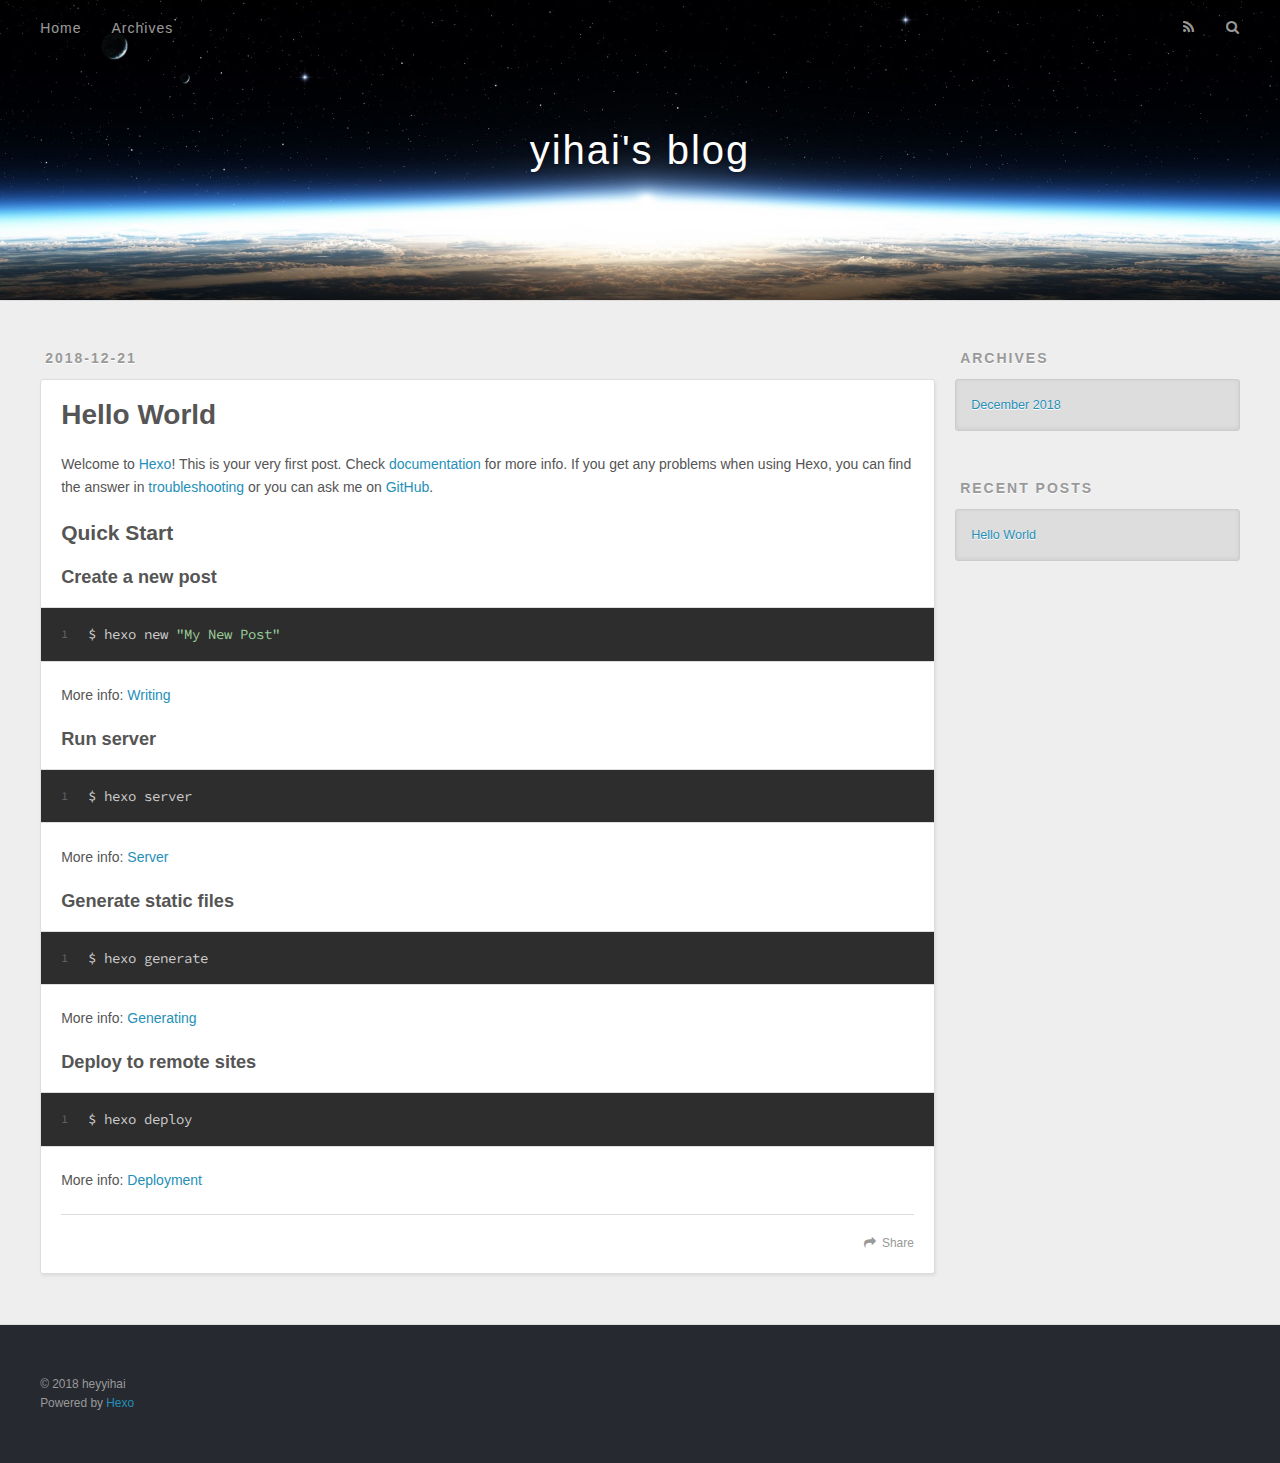
==== index.html @ 72e15bfb "Site updated: 2018-12-23 14:25:42" ====
<!DOCTYPE html>
<html>
<head><meta name="generator" content="Hexo 3.8.0">
  <meta charset="utf-8">
  

  
  <title>yihai&#39;s blog</title>
  <meta name="viewport" content="width=device-width, initial-scale=1, maximum-scale=1">
  <meta property="og:type" content="website">
<meta property="og:title" content="yihai&#39;s blog">
<meta property="og:url" content="https://heyyihai.github.io/index.html">
<meta property="og:site_name" content="yihai&#39;s blog">
<meta property="og:locale" content="default">
<meta name="twitter:card" content="summary">
<meta name="twitter:title" content="yihai&#39;s blog">
  
    <link rel="alternate" href="/atom.xml" title="yihai&#39;s blog" type="application/atom+xml">
  
  
    <link rel="icon" href="/favicon.png">
  
  
    <link href="//fonts.googleapis.com/css?family=Source+Code+Pro" rel="stylesheet" type="text/css">
  
  <link rel="stylesheet" href="/css/style.css">
</head>
</html>
<body>
  <div id="container">
    <div id="wrap">
      <header id="header">
  <div id="banner"></div>
  <div id="header-outer" class="outer">
    <div id="header-title" class="inner">
      <h1 id="logo-wrap">
        <a href="/" id="logo">yihai&#39;s blog</a>
      </h1>
      
    </div>
    <div id="header-inner" class="inner">
      <nav id="main-nav">
        <a id="main-nav-toggle" class="nav-icon"></a>
        
          <a class="main-nav-link" href="/">Home</a>
        
          <a class="main-nav-link" href="/archives">Archives</a>
        
      </nav>
      <nav id="sub-nav">
        
          <a id="nav-rss-link" class="nav-icon" href="/atom.xml" title="RSS Feed"></a>
        
        <a id="nav-search-btn" class="nav-icon" title="Search"></a>
      </nav>
      <div id="search-form-wrap">
        <form action="//google.com/search" method="get" accept-charset="UTF-8" class="search-form"><input type="search" name="q" class="search-form-input" placeholder="Search"><button type="submit" class="search-form-submit">&#xF002;</button><input type="hidden" name="sitesearch" value="https://heyyihai.github.io"></form>
      </div>
    </div>
  </div>
</header>
      <div class="outer">
        <section id="main">
  
    <article id="post-hello-world" class="article article-type-post" itemscope="" itemprop="blogPost">
  <div class="article-meta">
    <a href="/2018/12/21/hello-world/" class="article-date">
  <time datetime="2018-12-21T14:58:52.354Z" itemprop="datePublished">2018-12-21</time>
</a>
    
  </div>
  <div class="article-inner">
    
    
      <header class="article-header">
        
  
    <h1 itemprop="name">
      <a class="article-title" href="/2018/12/21/hello-world/">Hello World</a>
    </h1>
  

      </header>
    
    <div class="article-entry" itemprop="articleBody">
      
        <p>Welcome to <a href="https://hexo.io/" target="_blank" rel="noopener">Hexo</a>! This is your very first post. Check <a href="https://hexo.io/docs/" target="_blank" rel="noopener">documentation</a> for more info. If you get any problems when using Hexo, you can find the answer in <a href="https://hexo.io/docs/troubleshooting.html" target="_blank" rel="noopener">troubleshooting</a> or you can ask me on <a href="https://github.com/hexojs/hexo/issues" target="_blank" rel="noopener">GitHub</a>.</p>
<h2 id="Quick-Start"><a href="#Quick-Start" class="headerlink" title="Quick Start"></a>Quick Start</h2><h3 id="Create-a-new-post"><a href="#Create-a-new-post" class="headerlink" title="Create a new post"></a>Create a new post</h3><figure class="highlight bash"><table><tr><td class="gutter"><pre><span class="line">1</span><br></pre></td><td class="code"><pre><span class="line">$ hexo new <span class="string">"My New Post"</span></span><br></pre></td></tr></table></figure>
<p>More info: <a href="https://hexo.io/docs/writing.html" target="_blank" rel="noopener">Writing</a></p>
<h3 id="Run-server"><a href="#Run-server" class="headerlink" title="Run server"></a>Run server</h3><figure class="highlight bash"><table><tr><td class="gutter"><pre><span class="line">1</span><br></pre></td><td class="code"><pre><span class="line">$ hexo server</span><br></pre></td></tr></table></figure>
<p>More info: <a href="https://hexo.io/docs/server.html" target="_blank" rel="noopener">Server</a></p>
<h3 id="Generate-static-files"><a href="#Generate-static-files" class="headerlink" title="Generate static files"></a>Generate static files</h3><figure class="highlight bash"><table><tr><td class="gutter"><pre><span class="line">1</span><br></pre></td><td class="code"><pre><span class="line">$ hexo generate</span><br></pre></td></tr></table></figure>
<p>More info: <a href="https://hexo.io/docs/generating.html" target="_blank" rel="noopener">Generating</a></p>
<h3 id="Deploy-to-remote-sites"><a href="#Deploy-to-remote-sites" class="headerlink" title="Deploy to remote sites"></a>Deploy to remote sites</h3><figure class="highlight bash"><table><tr><td class="gutter"><pre><span class="line">1</span><br></pre></td><td class="code"><pre><span class="line">$ hexo deploy</span><br></pre></td></tr></table></figure>
<p>More info: <a href="https://hexo.io/docs/deployment.html" target="_blank" rel="noopener">Deployment</a></p>

      
    </div>
    <footer class="article-footer">
      <a data-url="https://heyyihai.github.io/2018/12/21/hello-world/" data-id="cjq0idsga0000r0be4e08icx2" class="article-share-link">Share</a>
      
      
    </footer>
  </div>
  
</article>


  


</section>
        
          <aside id="sidebar">
  
    

  
    

  
    
  
    
  <div class="widget-wrap">
    <h3 class="widget-title">Archives</h3>
    <div class="widget">
      <ul class="archive-list"><li class="archive-list-item"><a class="archive-list-link" href="/archives/2018/12/">December 2018</a></li></ul>
    </div>
  </div>


  
    
  <div class="widget-wrap">
    <h3 class="widget-title">Recent Posts</h3>
    <div class="widget">
      <ul>
        
          <li>
            <a href="/2018/12/21/hello-world/">Hello World</a>
          </li>
        
      </ul>
    </div>
  </div>

  
</aside>
        
      </div>
      <footer id="footer">
  
  <div class="outer">
    <div id="footer-info" class="inner">
      &copy; 2018 heyyihai<br>
      Powered by <a href="http://hexo.io/" target="_blank">Hexo</a>
    </div>
  </div>
</footer>
    </div>
    <nav id="mobile-nav">
  
    <a href="/" class="mobile-nav-link">Home</a>
  
    <a href="/archives" class="mobile-nav-link">Archives</a>
  
</nav>
    

<script src="//ajax.googleapis.com/ajax/libs/jquery/2.0.3/jquery.min.js"></script>


  <link rel="stylesheet" href="/fancybox/jquery.fancybox.css">
  <script src="/fancybox/jquery.fancybox.pack.js"></script>


<script src="/js/script.js"></script>



  </div>
</body>
</html>
---- css/style.css ----
body {
  width: 100%;
}
body:before,
body:after {
  content: "";
  display: table;
}
body:after {
  clear: both;
}
html,
body,
div,
span,
applet,
object,
iframe,
h1,
h2,
h3,
h4,
h5,
h6,
p,
blockquote,
pre,
a,
abbr,
acronym,
address,
big,
cite,
code,
del,
dfn,
em,
img,
ins,
kbd,
q,
s,
samp,
small,
strike,
strong,
sub,
sup,
tt,
var,
dl,
dt,
dd,
ol,
ul,
li,
fieldset,
form,
label,
legend,
table,
caption,
tbody,
tfoot,
thead,
tr,
th,
td {
  margin: 0;
  padding: 0;
  border: 0;
  outline: 0;
  font-weight: inherit;
  font-style: inherit;
  font-family: inherit;
  font-size: 100%;
  vertical-align: baseline;
}
body {
  line-height: 1;
  color: #000;
  background: #fff;
}
ol,
ul {
  list-style: none;
}
table {
  border-collapse: separate;
  border-spacing: 0;
  vertical-align: middle;
}
caption,
th,
td {
  text-align: left;
  font-weight: normal;
  vertical-align: middle;
}
a img {
  border: none;
}
input,
button {
  margin: 0;
  padding: 0;
}
input::-moz-focus-inner,
button::-moz-focus-inner {
  border: 0;
  padding: 0;
}
@font-face {
  font-family: FontAwesome;
  font-style: normal;
  font-weight: normal;
  src: url("fonts/fontawesome-webfont.eot?v=#4.0.3");
  src: url("fonts/fontawesome-webfont.eot?#iefix&v=#4.0.3") format("embedded-opentype"), url("fonts/fontawesome-webfont.woff?v=#4.0.3") format("woff"), url("fonts/fontawesome-webfont.ttf?v=#4.0.3") format("truetype"), url("fonts/fontawesome-webfont.svg#fontawesomeregular?v=#4.0.3") format("svg");
}
html,
body,
#container {
  height: 100%;
}
body {
  background: #eee;
  font: 14px -apple-system, BlinkMacSystemFont, "Segoe UI", "Roboto", "Oxygen", "Ubuntu", "Cantarell", "Fira Sans", "Droid Sans", "Helvetica Neue", sans-serif;
  -webkit-text-size-adjust: 100%;
}
.outer {
  max-width: 1220px;
  margin: 0 auto;
  padding: 0 20px;
}
.outer:before,
.outer:after {
  content: "";
  display: table;
}
.outer:after {
  clear: both;
}
.inner {
  display: inline;
  float: left;
  width: 98.33333333333333%;
  margin: 0 0.833333333333333%;
}
.left,
.alignleft {
  float: left;
}
.right,
.alignright {
  float: right;
}
.clear {
  clear: both;
}
#container {
  position: relative;
}
.mobile-nav-on {
  overflow: hidden;
}
#wrap {
  height: 100%;
  width: 100%;
  position: absolute;
  top: 0;
  left: 0;
  -webkit-transition: 0.2s ease-out;
  -moz-transition: 0.2s ease-out;
  -ms-transition: 0.2s ease-out;
  transition: 0.2s ease-out;
  z-index: 1;
  background: #eee;
}
.mobile-nav-on #wrap {
  left: 280px;
}
@media screen and (min-width: 768px) {
  #main {
    display: inline;
    float: left;
    width: 73.33333333333333%;
    margin: 0 0.833333333333333%;
  }
}
.article-date,
.article-category-link,
.archive-year,
.widget-title {
  text-decoration: none;
  text-transform: uppercase;
  letter-spacing: 2px;
  color: #999;
  margin-bottom: 1em;
  margin-left: 5px;
  line-height: 1em;
  text-shadow: 0 1px #fff;
  font-weight: bold;
}
.article-inner,
.archive-article-inner {
  background: #fff;
  -webkit-box-shadow: 1px 2px 3px #ddd;
  box-shadow: 1px 2px 3px #ddd;
  border: 1px solid #ddd;
  border-radius: 3px;
}
.article-entry h1,
.widget h1 {
  font-size: 2em;
}
.article-entry h2,
.widget h2 {
  font-size: 1.5em;
}
.article-entry h3,
.widget h3 {
  font-size: 1.3em;
}
.article-entry h4,
.widget h4 {
  font-size: 1.2em;
}
.article-entry h5,
.widget h5 {
  font-size: 1em;
}
.article-entry h6,
.widget h6 {
  font-size: 1em;
  color: #999;
}
.article-entry hr,
.widget hr {
  border: 1px dashed #ddd;
}
.article-entry strong,
.widget strong {
  font-weight: bold;
}
.article-entry em,
.widget em,
.article-entry cite,
.widget cite {
  font-style: italic;
}
.article-entry sup,
.widget sup,
.article-entry sub,
.widget sub {
  font-size: 0.75em;
  line-height: 0;
  position: relative;
  vertical-align: baseline;
}
.article-entry sup,
.widget sup {
  top: -0.5em;
}
.article-entry sub,
.widget sub {
  bottom: -0.2em;
}
.article-entry small,
.widget small {
  font-size: 0.85em;
}
.article-entry acronym,
.widget acronym,
.article-entry abbr,
.widget abbr {
  border-bottom: 1px dotted;
}
.article-entry ul,
.widget ul,
.article-entry ol,
.widget ol,
.article-entry dl,
.widget dl {
  margin: 0 20px;
  line-height: 1.6em;
}
.article-entry ul ul,
.widget ul ul,
.article-entry ol ul,
.widget ol ul,
.article-entry ul ol,
.widget ul ol,
.article-entry ol ol,
.widget ol ol {
  margin-top: 0;
  margin-bottom: 0;
}
.article-entry ul,
.widget ul {
  list-style: disc;
}
.article-entry ol,
.widget ol {
  list-style: decimal;
}
.article-entry dt,
.widget dt {
  font-weight: bold;
}
#header {
  height: 300px;
  position: relative;
  border-bottom: 1px solid #ddd;
}
#header:before,
#header:after {
  content: "";
  position: absolute;
  left: 0;
  right: 0;
  height: 40px;
}
#header:before {
  top: 0;
  background: -webkit-linear-gradient(rgba(0,0,0,0.2), transparent);
  background: -moz-linear-gradient(rgba(0,0,0,0.2), transparent);
  background: -ms-linear-gradient(rgba(0,0,0,0.2), transparent);
  background: linear-gradient(rgba(0,0,0,0.2), transparent);
}
#header:after {
  bottom: 0;
  background: -webkit-linear-gradient(transparent, rgba(0,0,0,0.2));
  background: -moz-linear-gradient(transparent, rgba(0,0,0,0.2));
  background: -ms-linear-gradient(transparent, rgba(0,0,0,0.2));
  background: linear-gradient(transparent, rgba(0,0,0,0.2));
}
#header-outer {
  height: 100%;
  position: relative;
}
#header-inner {
  position: relative;
  overflow: hidden;
}
#banner {
  position: absolute;
  top: 0;
  left: 0;
  width: 100%;
  height: 100%;
  background: url("images/banner.jpg") center #000;
  -webkit-background-size: cover;
  -moz-background-size: cover;
  background-size: cover;
  z-index: -1;
}
#header-title {
  text-align: center;
  height: 40px;
  position: absolute;
  top: 50%;
  left: 0;
  margin-top: -20px;
}
#logo,
#subtitle {
  text-decoration: none;
  color: #fff;
  font-weight: 300;
  text-shadow: 0 1px 4px rgba(0,0,0,0.3);
}
#logo {
  font-size: 40px;
  line-height: 40px;
  letter-spacing: 2px;
}
#subtitle {
  font-size: 16px;
  line-height: 16px;
  letter-spacing: 1px;
}
#subtitle-wrap {
  margin-top: 16px;
}
#main-nav {
  float: left;
  margin-left: -15px;
}
.nav-icon,
.main-nav-link {
  float: left;
  color: #fff;
  opacity: 0.6;
  text-decoration: none;
  text-shadow: 0 1px rgba(0,0,0,0.2);
  -webkit-transition: opacity 0.2s;
  -moz-transition: opacity 0.2s;
  -ms-transition: opacity 0.2s;
  transition: opacity 0.2s;
  display: block;
  padding: 20px 15px;
}
.nav-icon:hover,
.main-nav-link:hover {
  opacity: 1;
}
.nav-icon {
  font-family: FontAwesome;
  text-align: center;
  font-size: 14px;
  width: 14px;
  height: 14px;
  padding: 20px 15px;
  position: relative;
  cursor: pointer;
}
.main-nav-link {
  font-weight: 300;
  letter-spacing: 1px;
}
@media screen and (max-width: 479px) {
  .main-nav-link {
    display: none;
  }
}
#main-nav-toggle {
  display: none;
}
#main-nav-toggle:before {
  content: "\f0c9";
}
@media screen and (max-width: 479px) {
  #main-nav-toggle {
    display: block;
  }
}
#sub-nav {
  float: right;
  margin-right: -15px;
}
#nav-rss-link:before {
  content: "\f09e";
}
#nav-search-btn:before {
  content: "\f002";
}
#search-form-wrap {
  position: absolute;
  top: 15px;
  width: 150px;
  height: 30px;
  right: -150px;
  opacity: 0;
  -webkit-transition: 0.2s ease-out;
  -moz-transition: 0.2s ease-out;
  -ms-transition: 0.2s ease-out;
  transition: 0.2s ease-out;
}
#search-form-wrap.on {
  opacity: 1;
  right: 0;
}
@media screen and (max-width: 479px) {
  #search-form-wrap {
    width: 100%;
    right: -100%;
  }
}
.search-form {
  position: absolute;
  top: 0;
  left: 0;
  right: 0;
  background: #fff;
  padding: 5px 15px;
  border-radius: 15px;
  -webkit-box-shadow: 0 0 10px rgba(0,0,0,0.3);
  box-shadow: 0 0 10px rgba(0,0,0,0.3);
}
.search-form-input {
  border: none;
  background: none;
  color: #555;
  width: 100%;
  font: 13px -apple-system, BlinkMacSystemFont, "Segoe UI", "Roboto", "Oxygen", "Ubuntu", "Cantarell", "Fira Sans", "Droid Sans", "Helvetica Neue", sans-serif;
  outline: none;
}
.search-form-input::-webkit-search-results-decoration,
.search-form-input::-webkit-search-cancel-button {
  -webkit-appearance: none;
}
.search-form-submit {
  position: absolute;
  top: 50%;
  right: 10px;
  margin-top: -7px;
  font: 13px FontAwesome;
  border: none;
  background: none;
  color: #bbb;
  cursor: pointer;
}
.search-form-submit:hover,
.search-form-submit:focus {
  color: #777;
}
.article {
  margin: 50px 0;
}
.article-inner {
  overflow: hidden;
}
.article-meta:before,
.article-meta:after {
  content: "";
  display: table;
}
.article-meta:after {
  clear: both;
}
.article-date {
  float: left;
}
.article-category {
  float: left;
  line-height: 1em;
  color: #ccc;
  text-shadow: 0 1px #fff;
  margin-left: 8px;
}
.article-category:before {
  content: "\2022";
}
.article-category-link {
  margin: 0 12px 1em;
}
.article-header {
  padding: 20px 20px 0;
}
.article-title {
  text-decoration: none;
  font-size: 2em;
  font-weight: bold;
  color: #555;
  line-height: 1.1em;
  -webkit-transition: color 0.2s;
  -moz-transition: color 0.2s;
  -ms-transition: color 0.2s;
  transition: color 0.2s;
}
a.article-title:hover {
  color: #258fb8;
}
.article-entry {
  color: #555;
  padding: 0 20px;
}
.article-entry:before,
.article-entry:after {
  content: "";
  display: table;
}
.article-entry:after {
  clear: both;
}
.article-entry p,
.article-entry table {
  line-height: 1.6em;
  margin: 1.6em 0;
}
.article-entry h1,
.article-entry h2,
.article-entry h3,
.article-entry h4,
.article-entry h5,
.article-entry h6 {
  font-weight: bold;
}
.article-entry h1,
.article-entry h2,
.article-entry h3,
.article-entry h4,
.article-entry h5,
.article-entry h6 {
  line-height: 1.1em;
  margin: 1.1em 0;
}
.article-entry a {
  color: #258fb8;
  text-decoration: none;
}
.article-entry a:hover {
  text-decoration: underline;
}
.article-entry ul,
.article-entry ol,
.article-entry dl {
  margin-top: 1.6em;
  margin-bottom: 1.6em;
}
.article-entry img,
.article-entry video {
  max-width: 100%;
  height: auto;
  display: block;
  margin: auto;
}
.article-entry iframe {
  border: none;
}
.article-entry table {
  width: 100%;
  border-collapse: collapse;
  border-spacing: 0;
}
.article-entry th {
  font-weight: bold;
  border-bottom: 3px solid #ddd;
  padding-bottom: 0.5em;
}
.article-entry td {
  border-bottom: 1px solid #ddd;
  padding: 10px 0;
}
.article-entry blockquote {
  font-family: Georgia, "Times New Roman", serif;
  font-size: 1.4em;
  margin: 1.6em 20px;
  text-align: center;
}
.article-entry blockquote footer {
  font-size: 14px;
  margin: 1.6em 0;
  font-family: -apple-system, BlinkMacSystemFont, "Segoe UI", "Roboto", "Oxygen", "Ubuntu", "Cantarell", "Fira Sans", "Droid Sans", "Helvetica Neue", sans-serif;
}
.article-entry blockquote footer cite:before {
  content: "—";
  padding: 0 0.5em;
}
.article-entry .pullquote {
  text-align: left;
  width: 45%;
  margin: 0;
}
.article-entry .pullquote.left {
  margin-left: 0.5em;
  margin-right: 1em;
}
.article-entry .pullquote.right {
  margin-right: 0.5em;
  margin-left: 1em;
}
.article-entry .caption {
  color: #999;
  display: block;
  font-size: 0.9em;
  margin-top: 0.5em;
  position: relative;
  text-align: center;
}
.article-entry .video-container {
  position: relative;
  padding-top: 56.25%;
  height: 0;
  overflow: hidden;
}
.article-entry .video-container iframe,
.article-entry .video-container object,
.article-entry .video-container embed {
  position: absolute;
  top: 0;
  left: 0;
  width: 100%;
  height: 100%;
  margin-top: 0;
}
.article-more-link a {
  display: inline-block;
  line-height: 1em;
  padding: 6px 15px;
  border-radius: 15px;
  background: #eee;
  color: #999;
  text-shadow: 0 1px #fff;
  text-decoration: none;
}
.article-more-link a:hover {
  background: #258fb8;
  color: #fff;
  text-decoration: none;
  text-shadow: 0 1px #1e7293;
}
.article-footer {
  font-size: 0.85em;
  line-height: 1.6em;
  border-top: 1px solid #ddd;
  padding-top: 1.6em;
  margin: 0 20px 20px;
}
.article-footer:before,
.article-footer:after {
  content: "";
  display: table;
}
.article-footer:after {
  clear: both;
}
.article-footer a {
  color: #999;
  text-decoration: none;
}
.article-footer a:hover {
  color: #555;
}
.article-tag-list-item {
  float: left;
  margin-right: 10px;
}
.article-tag-list-link:before {
  content: "#";
}
.article-comment-link {
  float: right;
}
.article-comment-link:before {
  content: "\f075";
  font-family: FontAwesome;
  padding-right: 8px;
}
.article-share-link {
  cursor: pointer;
  float: right;
  margin-left: 20px;
}
.article-share-link:before {
  content: "\f064";
  font-family: FontAwesome;
  padding-right: 6px;
}
#article-nav {
  position: relative;
}
#article-nav:before,
#article-nav:after {
  content: "";
  display: table;
}
#article-nav:after {
  clear: both;
}
@media screen and (min-width: 768px) {
  #article-nav {
    margin: 50px 0;
  }
  #article-nav:before {
    width: 8px;
    height: 8px;
    position: absolute;
    top: 50%;
    left: 50%;
    margin-top: -4px;
    margin-left: -4px;
    content: "";
    border-radius: 50%;
    background: #ddd;
    -webkit-box-shadow: 0 1px 2px #fff;
    box-shadow: 0 1px 2px #fff;
  }
}
.article-nav-link-wrap {
  text-decoration: none;
  text-shadow: 0 1px #fff;
  color: #999;
  -webkit-box-sizing: border-box;
  -moz-box-sizing: border-box;
  box-sizing: border-box;
  margin-top: 50px;
  text-align: center;
  display: block;
}
.article-nav-link-wrap:hover {
  color: #555;
}
@media screen and (min-width: 768px) {
  .article-nav-link-wrap {
    width: 50%;
    margin-top: 0;
  }
}
@media screen and (min-width: 768px) {
  #article-nav-newer {
    float: left;
    text-align: right;
    padding-right: 20px;
  }
}
@media screen and (min-width: 768px) {
  #article-nav-older {
    float: right;
    text-align: left;
    padding-left: 20px;
  }
}
.article-nav-caption {
  text-transform: uppercase;
  letter-spacing: 2px;
  color: #ddd;
  line-height: 1em;
  font-weight: bold;
}
#article-nav-newer .article-nav-caption {
  margin-right: -2px;
}
.article-nav-title {
  font-size: 0.85em;
  line-height: 1.6em;
  margin-top: 0.5em;
}
.article-share-box {
  position: absolute;
  display: none;
  background: #fff;
  -webkit-box-shadow: 1px 2px 10px rgba(0,0,0,0.2);
  box-shadow: 1px 2px 10px rgba(0,0,0,0.2);
  border-radius: 3px;
  margin-left: -145px;
  overflow: hidden;
  z-index: 1;
}
.article-share-box.on {
  display: block;
}
.article-share-input {
  width: 100%;
  background: none;
  -webkit-box-sizing: border-box;
  -moz-box-sizing: border-box;
  box-sizing: border-box;
  font: 14px -apple-system, BlinkMacSystemFont, "Segoe UI", "Roboto", "Oxygen", "Ubuntu", "Cantarell", "Fira Sans", "Droid Sans", "Helvetica Neue", sans-serif;
  padding: 0 15px;
  color: #555;
  outline: none;
  border: 1px solid #ddd;
  border-radius: 3px 3px 0 0;
  height: 36px;
  line-height: 36px;
}
.article-share-links {
  background: #eee;
}
.article-share-links:before,
.article-share-links:after {
  content: "";
  display: table;
}
.article-share-links:after {
  clear: both;
}
.article-share-twitter,
.article-share-facebook,
.article-share-pinterest,
.article-share-google {
  width: 50px;
  height: 36px;
  display: block;
  float: left;
  position: relative;
  color: #999;
  text-shadow: 0 1px #fff;
}
.article-share-twitter:before,
.article-share-facebook:before,
.article-share-pinterest:before,
.article-share-google:before {
  font-size: 20px;
  font-family: FontAwesome;
  width: 20px;
  height: 20px;
  position: absolute;
  top: 50%;
  left: 50%;
  margin-top: -10px;
  margin-left: -10px;
  text-align: center;
}
.article-share-twitter:hover,
.article-share-facebook:hover,
.article-share-pinterest:hover,
.article-share-google:hover {
  color: #fff;
}
.article-share-twitter:before {
  content: "\f099";
}
.article-share-twitter:hover {
  background: #00aced;
  text-shadow: 0 1px #008abe;
}
.article-share-facebook:before {
  content: "\f09a";
}
.article-share-facebook:hover {
  background: #3b5998;
  text-shadow: 0 1px #2f477a;
}
.article-share-pinterest:before {
  content: "\f0d2";
}
.article-share-pinterest:hover {
  background: #cb2027;
  text-shadow: 0 1px #a21a1f;
}
.article-share-google:before {
  content: "\f0d5";
}
.article-share-google:hover {
  background: #dd4b39;
  text-shadow: 0 1px #be3221;
}
.article-gallery {
  background: #000;
  position: relative;
}
.article-gallery-photos {
  position: relative;
  overflow: hidden;
}
.article-gallery-img {
  display: none;
  max-width: 100%;
}
.article-gallery-img:first-child {
  display: block;
}
.article-gallery-img.loaded {
  position: absolute;
  display: block;
}
.article-gallery-img img {
  display: block;
  max-width: 100%;
  margin: 0 auto;
}
#comments {
  background: #fff;
  -webkit-box-shadow: 1px 2px 3px #ddd;
  box-shadow: 1px 2px 3px #ddd;
  padding: 20px;
  border: 1px solid #ddd;
  border-radius: 3px;
  margin: 50px 0;
}
#comments a {
  color: #258fb8;
}
.archives-wrap {
  margin: 50px 0;
}
.archives:before,
.archives:after {
  content: "";
  display: table;
}
.archives:after {
  clear: both;
}
.archive-year-wrap {
  margin-bottom: 1em;
}
.archives {
  -webkit-column-gap: 10px;
  -moz-column-gap: 10px;
  column-gap: 10px;
}
@media screen and (min-width: 480px) and (max-width: 767px) {
  .archives {
    -webkit-column-count: 2;
    -moz-column-count: 2;
    column-count: 2;
  }
}
@media screen and (min-width: 768px) {
  .archives {
    -webkit-column-count: 3;
    -moz-column-count: 3;
    column-count: 3;
  }
}
.archive-article {
  -webkit-column-break-inside: avoid;
  page-break-inside: avoid;
  overflow: hidden;
  break-inside: avoid-column;
}
.archive-article-inner {
  padding: 10px;
  margin-bottom: 15px;
}
.archive-article-title {
  text-decoration: none;
  font-weight: bold;
  color: #555;
  -webkit-transition: color 0.2s;
  -moz-transition: color 0.2s;
  -ms-transition: color 0.2s;
  transition: color 0.2s;
  line-height: 1.6em;
}
.archive-article-title:hover {
  color: #258fb8;
}
.archive-article-footer {
  margin-top: 1em;
}
.archive-article-date {
  color: #999;
  text-decoration: none;
  font-size: 0.85em;
  line-height: 1em;
  margin-bottom: 0.5em;
  display: block;
}
#page-nav {
  margin: 50px auto;
  background: #fff;
  -webkit-box-shadow: 1px 2px 3px #ddd;
  box-shadow: 1px 2px 3px #ddd;
  border: 1px solid #ddd;
  border-radius: 3px;
  text-align: center;
  color: #999;
  overflow: hidden;
}
#page-nav:before,
#page-nav:after {
  content: "";
  display: table;
}
#page-nav:after {
  clear: both;
}
#page-nav a,
#page-nav span {
  padding: 10px 20px;
  line-height: 1;
  height: 2ex;
}
#page-nav a {
  color: #999;
  text-decoration: none;
}
#page-nav a:hover {
  background: #999;
  color: #fff;
}
#page-nav .prev {
  float: left;
}
#page-nav .next {
  float: right;
}
#page-nav .page-number {
  display: inline-block;
}
@media screen and (max-width: 479px) {
  #page-nav .page-number {
    display: none;
  }
}
#page-nav .current {
  color: #555;
  font-weight: bold;
}
#page-nav .space {
  color: #ddd;
}
#footer {
  background: #262a30;
  padding: 50px 0;
  border-top: 1px solid #ddd;
  color: #999;
}
#footer a {
  color: #258fb8;
  text-decoration: none;
}
#footer a:hover {
  text-decoration: underline;
}
#footer-info {
  line-height: 1.6em;
  font-size: 0.85em;
}
.article-entry pre,
.article-entry .highlight {
  background: #2d2d2d;
  margin: 0 -20px;
  padding: 15px 20px;
  border-style: solid;
  border-color: #ddd;
  border-width: 1px 0;
  overflow: auto;
  color: #ccc;
  line-height: 22.400000000000002px;
}
.article-entry .highlight .gutter pre,
.article-entry .gist .gist-file .gist-data .line-numbers {
  color: #666;
  font-size: 0.85em;
}
.article-entry pre,
.article-entry code {
  font-family: "Source Code Pro", Consolas, Monaco, Menlo, Consolas, monospace;
}
.article-entry code {
  background: #eee;
  text-shadow: 0 1px #fff;
  padding: 0 0.3em;
}
.article-entry pre code {
  background: none;
  text-shadow: none;
  padding: 0;
}
.article-entry .highlight pre {
  border: none;
  margin: 0;
  padding: 0;
}
.article-entry .highlight table {
  margin: 0;
  width: auto;
}
.article-entry .highlight td {
  border: none;
  padding: 0;
}
.article-entry .highlight figcaption {
  font-size: 0.85em;
  color: #999;
  line-height: 1em;
  margin-bottom: 1em;
}
.article-entry .highlight figcaption:before,
.article-entry .highlight figcaption:after {
  content: "";
  display: table;
}
.article-entry .highlight figcaption:after {
  clear: both;
}
.article-entry .highlight figcaption a {
  float: right;
}
.article-entry .highlight .gutter pre {
  text-align: right;
  padding-right: 20px;
}
.article-entry .highlight .line {
  height: 22.400000000000002px;
}
.article-entry .highlight .line.marked {
  background: #515151;
}
.article-entry .gist {
  margin: 0 -20px;
  border-style: solid;
  border-color: #ddd;
  border-width: 1px 0;
  background: #2d2d2d;
  padding: 15px 20px 15px 0;
}
.article-entry .gist .gist-file {
  border: none;
  font-family: "Source Code Pro", Consolas, Monaco, Menlo, Consolas, monospace;
  margin: 0;
}
.article-entry .gist .gist-file .gist-data {
  background: none;
  border: none;
}
.article-entry .gist .gist-file .gist-data .line-numbers {
  background: none;
  border: none;
  padding: 0 20px 0 0;
}
.article-entry .gist .gist-file .gist-data .line-data {
  padding: 0 !important;
}
.article-entry .gist .gist-file .highlight {
  margin: 0;
  padding: 0;
  border: none;
}
.article-entry .gist .gist-file .gist-meta {
  background: #2d2d2d;
  color: #999;
  font: 0.85em -apple-system, BlinkMacSystemFont, "Segoe UI", "Roboto", "Oxygen", "Ubuntu", "Cantarell", "Fira Sans", "Droid Sans", "Helvetica Neue", sans-serif;
  text-shadow: 0 0;
  padding: 0;
  margin-top: 1em;
  margin-left: 20px;
}
.article-entry .gist .gist-file .gist-meta a {
  color: #258fb8;
  font-weight: normal;
}
.article-entry .gist .gist-file .gist-meta a:hover {
  text-decoration: underline;
}
pre .comment,
pre .title {
  color: #999;
}
pre .variable,
pre .attribute,
pre .tag,
pre .regexp,
pre .ruby .constant,
pre .xml .tag .title,
pre .xml .pi,
pre .xml .doctype,
pre .html .doctype,
pre .css .id,
pre .css .class,
pre .css .pseudo {
  color: #f2777a;
}
pre .number,
pre .preprocessor,
pre .built_in,
pre .literal,
pre .params,
pre .constant {
  color: #f99157;
}
pre .class,
pre .ruby .class .title,
pre .css .rules .attribute {
  color: #9c9;
}
pre .string,
pre .value,
pre .inheritance,
pre .header,
pre .ruby .symbol,
pre .xml .cdata {
  color: #9c9;
}
pre .css .hexcolor {
  color: #6cc;
}
pre .function,
pre .python .decorator,
pre .python .title,
pre .ruby .function .title,
pre .ruby .title .keyword,
pre .perl .sub,
pre .javascript .title,
pre .coffeescript .title {
  color: #69c;
}
pre .keyword,
pre .javascript .function {
  color: #c9c;
}
@media screen and (max-width: 479px) {
  #mobile-nav {
    position: absolute;
    top: 0;
    left: 0;
    width: 280px;
    height: 100%;
    background: #191919;
    border-right: 1px solid #fff;
  }
}
@media screen and (max-width: 479px) {
  .mobile-nav-link {
    display: block;
    color: #999;
    text-decoration: none;
    padding: 15px 20px;
    font-weight: bold;
  }
  .mobile-nav-link:hover {
    color: #fff;
  }
}
@media screen and (min-width: 768px) {
  #sidebar {
    display: inline;
    float: left;
    width: 23.333333333333332%;
    margin: 0 0.833333333333333%;
  }
}
.widget-wrap {
  margin: 50px 0;
}
.widget {
  color: #777;
  text-shadow: 0 1px #fff;
  background: #ddd;
  -webkit-box-shadow: 0 -1px 4px #ccc inset;
  box-shadow: 0 -1px 4px #ccc inset;
  border: 1px solid #ccc;
  padding: 15px;
  border-radius: 3px;
}
.widget a {
  color: #258fb8;
  text-decoration: none;
}
.widget a:hover {
  text-decoration: underline;
}
.widget ul ul,
.widget ol ul,
.widget dl ul,
.widget ul ol,
.widget ol ol,
.widget dl ol,
.widget ul dl,
.widget ol dl,
.widget dl dl {
  margin-left: 15px;
  list-style: disc;
}
.widget {
  line-height: 1.6em;
  word-wrap: break-word;
  font-size: 0.9em;
}
.widget ul,
.widget ol {
  list-style: none;
  margin: 0;
}
.widget ul ul,
.widget ol ul,
.widget ul ol,
.widget ol ol {
  margin: 0 20px;
}
.widget ul ul,
.widget ol ul {
  list-style: disc;
}
.widget ul ol,
.widget ol ol {
  list-style: decimal;
}
.category-list-count,
.tag-list-count,
.archive-list-count {
  padding-left: 5px;
  color: #999;
  font-size: 0.85em;
}
.category-list-count:before,
.tag-list-count:before,
.archive-list-count:before {
  content: "(";
}
.category-list-count:after,
.tag-list-count:after,
.archive-list-count:after {
  content: ")";
}
.tagcloud a {
  margin-right: 5px;
  display: inline-block;
}
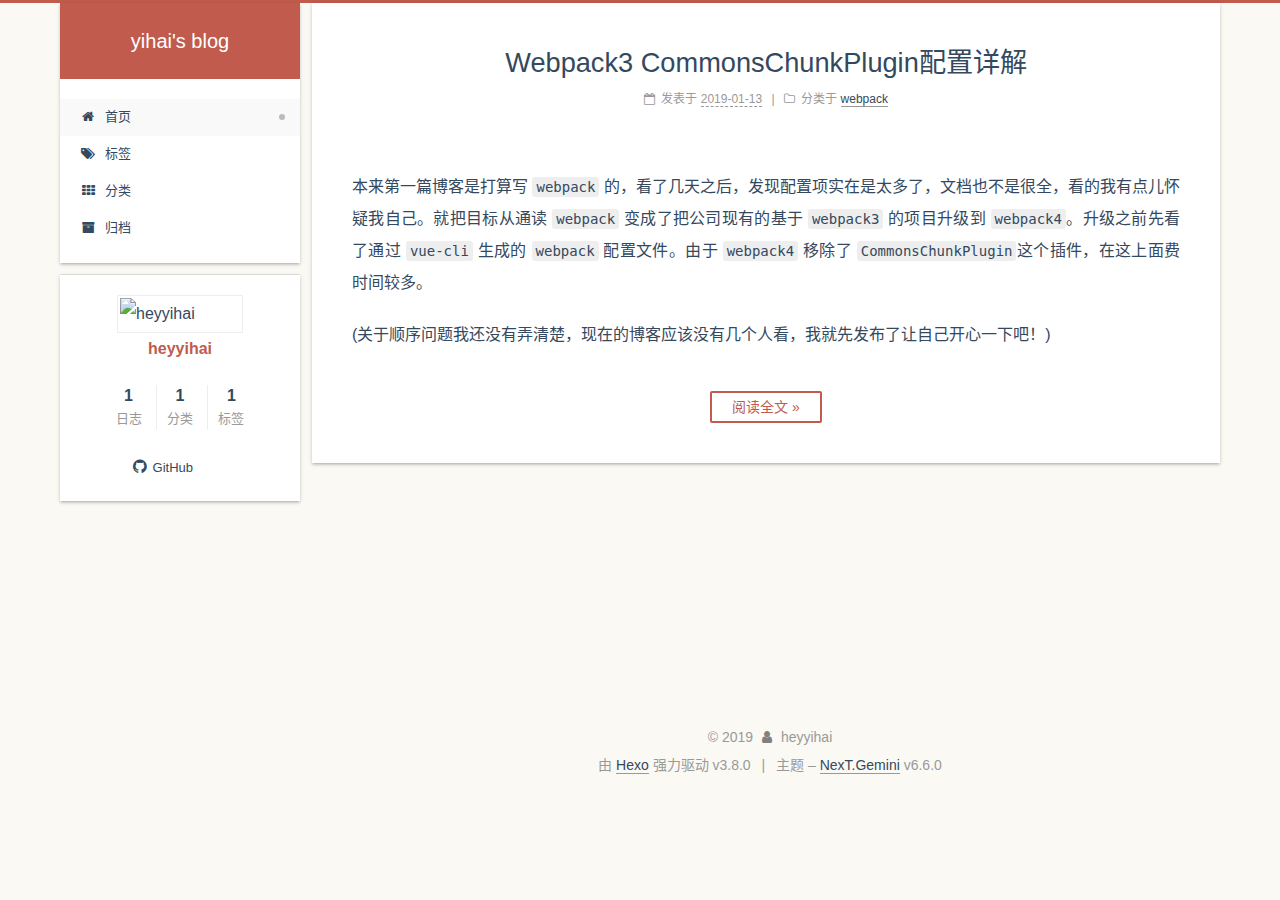
==== commit 7f99b68c: "Site updated: 2019-01-13 21:33:21" ====
--- a/index.html
+++ b/index.html
@@ -1,184 +1,796 @@
 <!DOCTYPE html>
-<html>
+
+
+
+
+
+
+
+
+
+
+
+
+
+<html class="theme-next gemini" lang="zh-CN">
 <head><meta name="generator" content="Hexo 3.8.0">
-  <meta charset="utf-8">
-  
-
-  
-  <title>yihai&#39;s blog</title>
-  <meta name="viewport" content="width=device-width, initial-scale=1, maximum-scale=1">
+  <meta charset="UTF-8">
+<meta http-equiv="X-UA-Compatible" content="IE=edge">
+<meta name="viewport" content="width=device-width, initial-scale=1, maximum-scale=2">
+<meta name="theme-color" content="#222">
+
+
+
+
+
+
+
+
+
+
+
+
+
+
+
+
+
+
+
+
+
+
+
+
+
+
+
+
+
+
+
+
+<link href="/lib/font-awesome/css/font-awesome.min.css?v=4.6.2" rel="stylesheet" type="text/css">
+
+<link href="/css/main.css?v=6.6.0" rel="stylesheet" type="text/css">
+
+
+  <link rel="apple-touch-icon" sizes="180x180" href="/images/apple-touch-icon-next.png?v=6.6.0">
+
+
+  <link rel="icon" type="image/png" sizes="32x32" href="/images/favicon-32x32-next.png?v=6.6.0">
+
+
+  <link rel="icon" type="image/png" sizes="16x16" href="/images/favicon-16x16-next.png?v=6.6.0">
+
+
+  <link rel="mask-icon" href="/images/logo.svg?v=6.6.0" color="#222">
+
+
+
+
+
+
+
+
+
+<script id="hexo.configurations">
+  var NexT = window.NexT || {};
+  var CONFIG = {
+    root: '/',
+    scheme: 'Gemini',
+    version: '6.6.0',
+    sidebar: {"position":"left","display":"post","offset":12,"b2t":false,"scrollpercent":false,"onmobile":false},
+    fancybox: false,
+    fastclick: false,
+    lazyload: false,
+    tabs: true,
+    motion: {"enable":false,"async":false,"transition":{"post_block":"fadeIn","post_header":"slideDownIn","post_body":"slideDownIn","coll_header":"slideLeftIn","sidebar":"slideUpIn"}},
+    algolia: {
+      applicationID: '',
+      apiKey: '',
+      indexName: '',
+      hits: {"per_page":10},
+      labels: {"input_placeholder":"Search for Posts","hits_empty":"We didn't find any results for the search: ${query}","hits_stats":"${hits} results found in ${time} ms"}
+    }
+  };
+</script>
+
+
+  
+
+
+
+
   <meta property="og:type" content="website">
 <meta property="og:title" content="yihai&#39;s blog">
 <meta property="og:url" content="https://heyyihai.github.io/index.html">
 <meta property="og:site_name" content="yihai&#39;s blog">
-<meta property="og:locale" content="default">
+<meta property="og:locale" content="zh-CN">
 <meta name="twitter:card" content="summary">
 <meta name="twitter:title" content="yihai&#39;s blog">
-  
-    <link rel="alternate" href="/atom.xml" title="yihai&#39;s blog" type="application/atom+xml">
-  
-  
-    <link rel="icon" href="/favicon.png">
-  
-  
-    <link href="//fonts.googleapis.com/css?family=Source+Code+Pro" rel="stylesheet" type="text/css">
-  
-  <link rel="stylesheet" href="/css/style.css">
+
+
+
+
+
+
+  <link rel="canonical" href="https://heyyihai.github.io/">
+
+
+
+<script id="page.configurations">
+  CONFIG.page = {
+    sidebar: "",
+  };
+</script>
+
+  <title>yihai's blog</title>
+  
+
+
+
+
+
+
+
+
+
+
+
+
+  <noscript>
+  <style>
+    .use-motion .motion-element,
+    .use-motion .brand,
+    .use-motion .menu-item,
+    .sidebar-inner,
+    .use-motion .post-block,
+    .use-motion .pagination,
+    .use-motion .comments,
+    .use-motion .post-header,
+    .use-motion .post-body,
+    .use-motion .collection-title { opacity: initial; }
+
+    .use-motion .logo,
+    .use-motion .site-title,
+    .use-motion .site-subtitle {
+      opacity: initial;
+      top: initial;
+    }
+
+    .use-motion .logo-line-before i { left: initial; }
+    .use-motion .logo-line-after i { right: initial; }
+  </style>
+</noscript>
+
 </head>
-</html>
-<body>
-  <div id="container">
-    <div id="wrap">
-      <header id="header">
-  <div id="banner"></div>
-  <div id="header-outer" class="outer">
-    <div id="header-title" class="inner">
-      <h1 id="logo-wrap">
-        <a href="/" id="logo">yihai&#39;s blog</a>
-      </h1>
-      
+
+<body itemscope="" itemtype="http://schema.org/WebPage" lang="zh-CN">
+
+  
+  
+    
+  
+
+  <div class="container sidebar-position-left 
+  page-home">
+    <div class="headband"></div>
+
+    <header id="header" class="header" itemscope="" itemtype="http://schema.org/WPHeader">
+      <div class="header-inner"><div class="site-brand-wrapper">
+  <div class="site-meta">
+    
+
+    <div class="custom-logo-site-title">
+      <a href="/" class="brand" rel="start">
+        <span class="logo-line-before"><i></i></span>
+        <span class="site-title">yihai's blog</span>
+        <span class="logo-line-after"><i></i></span>
+      </a>
     </div>
-    <div id="header-inner" class="inner">
-      <nav id="main-nav">
-        <a id="main-nav-toggle" class="nav-icon"></a>
-        
-          <a class="main-nav-link" href="/">Home</a>
-        
-          <a class="main-nav-link" href="/archives">Archives</a>
-        
-      </nav>
-      <nav id="sub-nav">
-        
-          <a id="nav-rss-link" class="nav-icon" href="/atom.xml" title="RSS Feed"></a>
-        
-        <a id="nav-search-btn" class="nav-icon" title="Search"></a>
-      </nav>
-      <div id="search-form-wrap">
-        <form action="//google.com/search" method="get" accept-charset="UTF-8" class="search-form"><input type="search" name="q" class="search-form-input" placeholder="Search"><button type="submit" class="search-form-submit">&#xF002;</button><input type="hidden" name="sitesearch" value="https://heyyihai.github.io"></form>
-      </div>
+    
+    
+  </div>
+
+  <div class="site-nav-toggle">
+    <button aria-label="切换导航栏">
+      <span class="btn-bar"></span>
+      <span class="btn-bar"></span>
+      <span class="btn-bar"></span>
+    </button>
+  </div>
+</div>
+
+
+
+<nav class="site-nav">
+  
+    <ul id="menu" class="menu">
+      
+        
+        
+        
+          
+          <li class="menu-item menu-item-home menu-item-active">
+
+    
+    
+    
+      
+    
+
+    
+
+    <a href="/" rel="section"><i class="menu-item-icon fa fa-fw fa-home"></i> <br>首页</a>
+
+  </li>
+        
+        
+        
+          
+          <li class="menu-item menu-item-tags">
+
+    
+    
+    
+      
+    
+
+    
+
+    <a href="/tags/" rel="section"><i class="menu-item-icon fa fa-fw fa-tags"></i> <br>标签</a>
+
+  </li>
+        
+        
+        
+          
+          <li class="menu-item menu-item-categories">
+
+    
+    
+    
+      
+    
+
+    
+
+    <a href="/categories/" rel="section"><i class="menu-item-icon fa fa-fw fa-th"></i> <br>分类</a>
+
+  </li>
+        
+        
+        
+          
+          <li class="menu-item menu-item-archives">
+
+    
+    
+    
+      
+    
+
+    
+
+    <a href="/archives/" rel="section"><i class="menu-item-icon fa fa-fw fa-archive"></i> <br>归档</a>
+
+  </li>
+
+      
+      
+    </ul>
+  
+
+  
+
+  
+</nav>
+
+
+
+  
+
+
+
+</div>
+    </header>
+
+    
+
+
+    <main id="main" class="main">
+      <div class="main-inner">
+        <div class="content-wrap">
+          
+            
+
+          
+          <div id="content" class="content">
+            
+  <section id="posts" class="posts-expand">
+    
+      
+
+  
+
+  
+  
+  
+
+  
+
+  <article class="post post-type-normal" itemscope="" itemtype="http://schema.org/Article">
+  
+  
+  
+  <div class="post-block">
+    <link itemprop="mainEntityOfPage" href="https://heyyihai.github.io/2019/01/13/Webpack3-CommonsChunksPlugin/">
+
+    <span hidden itemprop="author" itemscope="" itemtype="http://schema.org/Person">
+      <meta itemprop="name" content="heyyihai">
+      <meta itemprop="description" content="">
+      <meta itemprop="image" content="https://avatars3.githubusercontent.com/u/23374615?s=460&v=4">
+    </span>
+
+    <span hidden itemprop="publisher" itemscope="" itemtype="http://schema.org/Organization">
+      <meta itemprop="name" content="yihai's blog">
+    </span>
+
+    
+      <header class="post-header">
+
+        
+        
+          <h1 class="post-title" itemprop="name headline">
+                
+                
+                <a href="/2019/01/13/Webpack3-CommonsChunksPlugin/" class="post-title-link" itemprop="https://heyyihai.github.io/index.html">Webpack3 CommonsChunkPlugin配置详解</a>
+              
+            
+          </h1>
+        
+
+        <div class="post-meta">
+          <span class="post-time">
+
+            
+            
+            
+
+            
+              <span class="post-meta-item-icon">
+                <i class="fa fa-calendar-o"></i>
+              </span>
+              
+                <span class="post-meta-item-text">发表于</span>
+              
+
+              
+                
+              
+
+              <time title="创建时间：2019-01-13 21:07:22 / 修改时间：21:32:19" itemprop="dateCreated datePublished" datetime="2019-01-13T21:07:22+08:00">2019-01-13</time>
+            
+
+            
+              
+
+              
+            
+          </span>
+
+          
+            <span class="post-category">
+            
+              <span class="post-meta-divider">|</span>
+            
+              <span class="post-meta-item-icon">
+                <i class="fa fa-folder-o"></i>
+              </span>
+              
+                <span class="post-meta-item-text">分类于</span>
+              
+              
+                <span itemprop="about" itemscope="" itemtype="http://schema.org/Thing"><a href="/categories/webpack/" itemprop="url" rel="index"><span itemprop="name">webpack</span></a></span>
+
+                
+                
+              
+            </span>
+          
+
+          
+            
+          
+
+          
+          
+
+          
+
+          
+
+          
+
+        </div>
+      </header>
+    
+
+    
+    
+    
+    <div class="post-body" itemprop="articleBody">
+
+      
+      
+
+      
+        
+          <p>本来第一篇博客是打算写 <code>webpack</code> 的，看了几天之后，发现配置项实在是太多了，文档也不是很全，看的我有点儿怀疑我自己。就把目标从通读 <code>webpack</code> 变成了把公司现有的基于 <code>webpack3</code> 的项目升级到 <code>webpack4</code>。升级之前先看了通过 <code>vue-cli</code> 生成的 <code>webpack</code> 配置文件。由于 <code>webpack4</code> 移除了 <code>CommonsChunkPlugin</code>这个插件，在这上面费时间较多。</p>
+<p>(关于顺序问题我还没有弄清楚，现在的博客应该没有几个人看，我就先发布了让自己开心一下吧！)</p>
+          <!--noindex-->
+          
+            <div class="post-button text-center">
+              <a class="btn" href="/2019/01/13/Webpack3-CommonsChunksPlugin/#more" rel="contents">
+                阅读全文 &raquo;
+              </a>
+            </div>
+         
+          <!--/noindex-->
+        
+      
+    </div>
+
+    
+
+    
+    
+    
+
+    
+
+    
+      
+    
+    
+
+    
+
+    <footer class="post-footer">
+      
+
+      
+
+      
+
+      
+      
+        <div class="post-eof"></div>
+      
+    </footer>
+  </div>
+  
+  
+  
+  </article>
+
+
+    
+  </section>
+
+  
+
+
+          </div>
+          
+
+        </div>
+        
+          
+  
+  <div class="sidebar-toggle">
+    <div class="sidebar-toggle-line-wrap">
+      <span class="sidebar-toggle-line sidebar-toggle-line-first"></span>
+      <span class="sidebar-toggle-line sidebar-toggle-line-middle"></span>
+      <span class="sidebar-toggle-line sidebar-toggle-line-last"></span>
     </div>
   </div>
-</header>
-      <div class="outer">
-        <section id="main">
-  
-    <article id="post-hello-world" class="article article-type-post" itemscope="" itemprop="blogPost">
-  <div class="article-meta">
-    <a href="/2018/12/21/hello-world/" class="article-date">
-  <time datetime="2018-12-21T14:58:52.354Z" itemprop="datePublished">2018-12-21</time>
-</a>
+
+  <aside id="sidebar" class="sidebar">
+    
+    <div class="sidebar-inner">
+
+      
+
+      
+
+      <div class="site-overview-wrap sidebar-panel sidebar-panel-active">
+        <div class="site-overview">
+          <div class="site-author motion-element" itemprop="author" itemscope="" itemtype="http://schema.org/Person">
+            
+              <img class="site-author-image" itemprop="image" src="https://avatars3.githubusercontent.com/u/23374615?s=460&v=4" alt="heyyihai">
+            
+              <p class="site-author-name" itemprop="name">heyyihai</p>
+              <p class="site-description motion-element" itemprop="description"></p>
+          </div>
+
+          
+            <nav class="site-state motion-element">
+              
+                <div class="site-state-item site-state-posts">
+                
+                  <a href="/archives/">
+                
+                    <span class="site-state-item-count">1</span>
+                    <span class="site-state-item-name">日志</span>
+                  </a>
+                </div>
+              
+
+              
+                
+                
+                <div class="site-state-item site-state-categories">
+                  <a href="/categories/index.html">
+                    
+                    
+                      
+                    
+                      
+                    
+                    <span class="site-state-item-count">1</span>
+                    <span class="site-state-item-name">分类</span>
+                  </a>
+                </div>
+              
+
+              
+                
+                
+                <div class="site-state-item site-state-tags">
+                  <a href="/tags/index.html">
+                    
+                    
+                      
+                    
+                      
+                    
+                      
+                    
+                      
+                    
+                      
+                    
+                    <span class="site-state-item-count">1</span>
+                    <span class="site-state-item-name">标签</span>
+                  </a>
+                </div>
+              
+            </nav>
+          
+
+          
+
+          
+            <div class="links-of-author motion-element">
+              
+                <span class="links-of-author-item">
+                  
+                  
+                    
+                  
+                  
+                    
+                  
+                  <a href="https://github.com/heyyihai" title="GitHub &rarr; https://github.com/heyyihai" rel="noopener" target="_blank"><i class="fa fa-fw fa-github"></i>GitHub</a>
+                </span>
+              
+            </div>
+          
+
+          
+
+          
+          
+
+          
+            
+          
+          
+
+        </div>
+      </div>
+
+      
+
+      
+
+    </div>
+  </aside>
+
+
+        
+      </div>
+    </main>
+
+    <footer id="footer" class="footer">
+      <div class="footer-inner">
+        <div class="copyright">&copy; <span itemprop="copyrightYear">2019</span>
+  <span class="with-love" id="animate">
+    <i class="fa fa-user"></i>
+  </span>
+  <span class="author" itemprop="copyrightHolder">heyyihai</span>
+
+  
+
+  
+</div>
+
+
+  <div class="powered-by">由 <a href="https://hexo.io" class="theme-link" rel="noopener" target="_blank">Hexo</a> 强力驱动 v3.8.0</div>
+
+
+
+  <span class="post-meta-divider">|</span>
+
+
+
+  <div class="theme-info">主题 – <a href="https://theme-next.org" class="theme-link" rel="noopener" target="_blank">NexT.Gemini</a> v6.6.0</div>
+
+
+
+
+        
+
+
+
+
+
+
+
+
+        
+      </div>
+    </footer>
+
+    
+      <div class="back-to-top">
+        <i class="fa fa-arrow-up"></i>
+        
+      </div>
+    
+
+    
+
+    
+
     
   </div>
-  <div class="article-inner">
-    
-    
-      <header class="article-header">
-        
-  
-    <h1 itemprop="name">
-      <a class="article-title" href="/2018/12/21/hello-world/">Hello World</a>
-    </h1>
-  
-
-      </header>
-    
-    <div class="article-entry" itemprop="articleBody">
-      
-        <p>Welcome to <a href="https://hexo.io/" target="_blank" rel="noopener">Hexo</a>! This is your very first post. Check <a href="https://hexo.io/docs/" target="_blank" rel="noopener">documentation</a> for more info. If you get any problems when using Hexo, you can find the answer in <a href="https://hexo.io/docs/troubleshooting.html" target="_blank" rel="noopener">troubleshooting</a> or you can ask me on <a href="https://github.com/hexojs/hexo/issues" target="_blank" rel="noopener">GitHub</a>.</p>
-<h2 id="Quick-Start"><a href="#Quick-Start" class="headerlink" title="Quick Start"></a>Quick Start</h2><h3 id="Create-a-new-post"><a href="#Create-a-new-post" class="headerlink" title="Create a new post"></a>Create a new post</h3><figure class="highlight bash"><table><tr><td class="gutter"><pre><span class="line">1</span><br></pre></td><td class="code"><pre><span class="line">$ hexo new <span class="string">"My New Post"</span></span><br></pre></td></tr></table></figure>
-<p>More info: <a href="https://hexo.io/docs/writing.html" target="_blank" rel="noopener">Writing</a></p>
-<h3 id="Run-server"><a href="#Run-server" class="headerlink" title="Run server"></a>Run server</h3><figure class="highlight bash"><table><tr><td class="gutter"><pre><span class="line">1</span><br></pre></td><td class="code"><pre><span class="line">$ hexo server</span><br></pre></td></tr></table></figure>
-<p>More info: <a href="https://hexo.io/docs/server.html" target="_blank" rel="noopener">Server</a></p>
-<h3 id="Generate-static-files"><a href="#Generate-static-files" class="headerlink" title="Generate static files"></a>Generate static files</h3><figure class="highlight bash"><table><tr><td class="gutter"><pre><span class="line">1</span><br></pre></td><td class="code"><pre><span class="line">$ hexo generate</span><br></pre></td></tr></table></figure>
-<p>More info: <a href="https://hexo.io/docs/generating.html" target="_blank" rel="noopener">Generating</a></p>
-<h3 id="Deploy-to-remote-sites"><a href="#Deploy-to-remote-sites" class="headerlink" title="Deploy to remote sites"></a>Deploy to remote sites</h3><figure class="highlight bash"><table><tr><td class="gutter"><pre><span class="line">1</span><br></pre></td><td class="code"><pre><span class="line">$ hexo deploy</span><br></pre></td></tr></table></figure>
-<p>More info: <a href="https://hexo.io/docs/deployment.html" target="_blank" rel="noopener">Deployment</a></p>
-
-      
-    </div>
-    <footer class="article-footer">
-      <a data-url="https://heyyihai.github.io/2018/12/21/hello-world/" data-id="cjq0idsga0000r0be4e08icx2" class="article-share-link">Share</a>
-      
-      
-    </footer>
-  </div>
-  
-</article>
-
-
-  
-
-
-</section>
-        
-          <aside id="sidebar">
-  
-    
-
-  
-    
-
-  
-    
-  
-    
-  <div class="widget-wrap">
-    <h3 class="widget-title">Archives</h3>
-    <div class="widget">
-      <ul class="archive-list"><li class="archive-list-item"><a class="archive-list-link" href="/archives/2018/12/">December 2018</a></li></ul>
-    </div>
-  </div>
-
-
-  
-    
-  <div class="widget-wrap">
-    <h3 class="widget-title">Recent Posts</h3>
-    <div class="widget">
-      <ul>
-        
-          <li>
-            <a href="/2018/12/21/hello-world/">Hello World</a>
-          </li>
-        
-      </ul>
-    </div>
-  </div>
-
-  
-</aside>
-        
-      </div>
-      <footer id="footer">
-  
-  <div class="outer">
-    <div id="footer-info" class="inner">
-      &copy; 2018 heyyihai<br>
-      Powered by <a href="http://hexo.io/" target="_blank">Hexo</a>
-    </div>
-  </div>
-</footer>
-    </div>
-    <nav id="mobile-nav">
-  
-    <a href="/" class="mobile-nav-link">Home</a>
-  
-    <a href="/archives" class="mobile-nav-link">Archives</a>
-  
-</nav>
-    
-
-<script src="//ajax.googleapis.com/ajax/libs/jquery/2.0.3/jquery.min.js"></script>
-
-
-  <link rel="stylesheet" href="/fancybox/jquery.fancybox.css">
-  <script src="/fancybox/jquery.fancybox.pack.js"></script>
-
-
-<script src="/js/script.js"></script>
-
-
-
-  </div>
+
+  
+
+<script>
+  if (Object.prototype.toString.call(window.Promise) !== '[object Function]') {
+    window.Promise = null;
+  }
+</script>
+
+
+
+
+
+
+
+
+
+
+
+
+
+
+
+
+
+
+
+
+
+
+
+
+
+
+  
+  
+    <script src="/lib/jquery/index.js?v=2.1.3"></script>
+  
+
+  
+  
+    <script src="/lib/velocity/velocity.min.js?v=1.2.1"></script>
+  
+
+  
+  
+    <script src="/lib/velocity/velocity.ui.min.js?v=1.2.1"></script>
+  
+
+
+  
+
+
+  <script src="/js/src/utils.js?v=6.6.0"></script>
+
+  <script src="/js/src/motion.js?v=6.6.0"></script>
+
+
+
+  
+  
+
+
+  <script src="/js/src/affix.js?v=6.6.0"></script>
+
+  <script src="/js/src/schemes/pisces.js?v=6.6.0"></script>
+
+
+
+  
+
+  
+
+
+  <script src="/js/src/bootstrap.js?v=6.6.0"></script>
+
+
+
+  
+
+
+
+  
+
+
+
+
+
+
+
+
+
+
+
+  
+
+
+
+
+
+  
+
+  
+
+  
+
+  
+
+  
+
+  
+  
+
+  
+
+  
+
+  
+
+  
+
+  
+
+  
+
 </body>
-</html>+</html>
--- a/css/main.css
+++ b/css/main.css
@@ -0,0 +1,3146 @@
+/* normalize.css v3.0.2 | MIT License | git.io/normalize */
+html {
+  font-family: sans-serif; /* 1 */
+  -ms-text-size-adjust: 100%; /* 2 */
+  -webkit-text-size-adjust: 100%; /* 2 */
+}
+body {
+  margin: 0;
+}
+article,
+aside,
+details,
+figcaption,
+figure,
+footer,
+header,
+hgroup,
+main,
+menu,
+nav,
+section,
+summary {
+  display: block;
+}
+audio,
+canvas,
+progress,
+video {
+  display: inline-block; /* 1 */
+  vertical-align: baseline; /* 2 */
+}
+audio:not([controls]) {
+  display: none;
+  height: 0;
+}
+[hidden],
+template {
+  display: none;
+}
+a {
+  background-color: transparent;
+}
+a:active,
+a:hover {
+  outline: 0;
+}
+abbr[title] {
+  border-bottom: 1px dotted;
+}
+b,
+strong {
+  font-weight: bold;
+}
+dfn {
+  font-style: italic;
+}
+h1 {
+  font-size: 2em;
+  margin: 0.67em 0;
+}
+mark {
+  background: #ff0;
+  color: #000;
+}
+small {
+  font-size: 80%;
+}
+sub,
+sup {
+  font-size: 75%;
+  line-height: 0;
+  position: relative;
+  vertical-align: baseline;
+}
+sup {
+  top: -0.5em;
+}
+sub {
+  bottom: -0.25em;
+}
+img {
+  border: 0;
+}
+svg:not(:root) {
+  overflow: hidden;
+}
+figure {
+  margin: 1em 40px;
+}
+hr {
+  -moz-box-sizing: content-box;
+  box-sizing: content-box;
+  height: 0;
+}
+pre {
+  overflow: auto;
+}
+code,
+kbd,
+pre,
+samp {
+  font-family: monospace, monospace;
+  font-size: 1em;
+}
+button,
+input,
+optgroup,
+select,
+textarea {
+  color: inherit; /* 1 */
+  font: inherit; /* 2 */
+  margin: 0; /* 3 */
+}
+button {
+  overflow: visible;
+}
+button,
+select {
+  text-transform: none;
+}
+button,
+html input[type="button"],
+input[type="reset"],
+input[type="submit"] {
+  -webkit-appearance: button; /* 2 */
+  cursor: pointer; /* 3 */
+}
+button[disabled],
+html input[disabled] {
+  cursor: default;
+}
+button::-moz-focus-inner,
+input::-moz-focus-inner {
+  border: 0;
+  padding: 0;
+}
+input {
+  line-height: normal;
+}
+input[type="checkbox"],
+input[type="radio"] {
+  box-sizing: border-box; /* 1 */
+  padding: 0; /* 2 */
+}
+input[type="number"]::-webkit-inner-spin-button,
+input[type="number"]::-webkit-outer-spin-button {
+  height: auto;
+}
+input[type="search"] {
+  -webkit-appearance: textfield; /* 1 */
+  -moz-box-sizing: content-box;
+  -webkit-box-sizing: content-box; /* 2 */
+  box-sizing: content-box;
+}
+input[type="search"]::-webkit-search-cancel-button,
+input[type="search"]::-webkit-search-decoration {
+  -webkit-appearance: none;
+}
+fieldset {
+  border: 1px solid #c0c0c0;
+  margin: 0 2px;
+  padding: 0.35em 0.625em 0.75em;
+}
+legend {
+  border: 0; /* 1 */
+  padding: 0; /* 2 */
+}
+textarea {
+  overflow: auto;
+}
+optgroup {
+  font-weight: bold;
+}
+table {
+  border-collapse: collapse;
+  border-spacing: 0;
+}
+td,
+th {
+  padding: 0;
+}
+::selection {
+  background: #c05b4d;
+  color: #fff;
+}
+body {
+  position: relative;
+  font-family: 'Lato', "PingFang SC", "Microsoft YaHei", sans-serif;
+  font-size: 14px;
+  line-height: 2;
+  color: #34495e;
+  background: rgba(248,245,236,0.6);
+}
+@media (max-width: 767px) {
+  body {
+    padding-right: 0 !important;
+  }
+}
+@media (min-width: 768px) and (max-width: 991px) {
+  body {
+    padding-right: 0 !important;
+  }
+}
+@media (min-width: 1200px) {
+  body {
+    font-size: 16px;
+  }
+}
+h1,
+h2,
+h3,
+h4,
+h5,
+h6 {
+  margin: 0;
+  padding: 0;
+  font-weight: bold;
+  line-height: 1.5;
+  font-family: 'Lato', "PingFang SC", "Microsoft YaHei", sans-serif;
+}
+h1,
+h2,
+h3,
+h4,
+h5,
+h6 {
+  margin: 20px 0 15px;
+}
+h1 {
+  font-size: 22px;
+}
+@media (max-width: 767px) {
+  h1 {
+    font-size: 18px;
+  }
+}
+h2 {
+  font-size: 20px;
+}
+@media (max-width: 767px) {
+  h2 {
+    font-size: 16px;
+  }
+}
+h3 {
+  font-size: 18px;
+}
+@media (max-width: 767px) {
+  h3 {
+    font-size: 14px;
+  }
+}
+h4 {
+  font-size: 16px;
+}
+@media (max-width: 767px) {
+  h4 {
+    font-size: 12px;
+  }
+}
+h5 {
+  font-size: 14px;
+}
+@media (max-width: 767px) {
+  h5 {
+    font-size: 10px;
+  }
+}
+h6 {
+  font-size: 12px;
+}
+@media (max-width: 767px) {
+  h6 {
+    font-size: 8px;
+  }
+}
+p {
+  margin: 0 0 20px 0;
+}
+a,
+span.exturl {
+  overflow-wrap: break-word;
+  word-wrap: break-word;
+  background-color: transparent;
+  color: #34495e;
+  text-decoration: none;
+  outline: none;
+  border-bottom: 1px solid #999;
+  cursor: pointer;
+}
+a:hover,
+span.exturl:hover {
+  color: #c05b4d;
+  border-bottom-color: #c05b4d;
+}
+blockquote {
+  margin: 0;
+  padding: 0;
+}
+img {
+  display: block;
+  margin: auto;
+  max-width: 100%;
+  height: auto;
+}
+hr {
+  margin: 40px 0;
+  height: 3px;
+  border: none;
+  background-color: #ddd;
+  background-image: repeating-linear-gradient(-45deg, #fff, #fff 4px, transparent 4px, transparent 8px);
+}
+blockquote {
+  padding: 0 15px;
+  color: #666;
+  border-left: 4px solid #ddd;
+}
+blockquote cite::before {
+  content: "-";
+  padding: 0 5px;
+}
+dt {
+  font-weight: 700;
+}
+dd {
+  margin: 0;
+  padding: 0;
+}
+kbd {
+  border: 1px solid #ccc;
+  border-radius: 0.2em;
+  box-shadow: 0.1em 0.1em 0.2em rgba(0,0,0,0.1);
+  background-color: #f9f9f9;
+  font-family: inherit;
+  background-image: -webkit-linear-gradient(top, #eee, #fff, #eee);
+  padding: 0.1em 0.3em;
+  white-space: nowrap;
+}
+.text-left {
+  text-align: left;
+}
+.text-center {
+  text-align: center;
+}
+.text-right {
+  text-align: right;
+}
+.text-justify {
+  text-align: justify;
+}
+.text-nowrap {
+  white-space: nowrap;
+}
+.text-lowercase {
+  text-transform: lowercase;
+}
+.text-uppercase {
+  text-transform: uppercase;
+}
+.text-capitalize {
+  text-transform: capitalize;
+}
+.center-block {
+  display: block;
+  margin-left: auto;
+  margin-right: auto;
+}
+.clearfix:before,
+.clearfix:after {
+  content: " ";
+  display: table;
+}
+.clearfix:after {
+  clear: both;
+}
+.pullquote {
+  width: 45%;
+}
+.pullquote.left {
+  float: left;
+  margin-left: 5px;
+  margin-right: 10px;
+}
+.pullquote.right {
+  float: right;
+  margin-left: 10px;
+  margin-right: 5px;
+}
+.affix.affix.affix {
+  position: fixed;
+}
+.translation {
+  margin-top: -20px;
+  font-size: 14px;
+  color: #999;
+}
+.scrollbar-measure {
+  width: 100px;
+  height: 100px;
+  overflow: scroll;
+  position: absolute;
+  top: -9999px;
+}
+.use-motion .motion-element {
+  opacity: 0;
+}
+table {
+  margin: 20px 0;
+  width: 100%;
+  border-collapse: collapse;
+  border-spacing: 0;
+  border: 1px solid #ddd;
+  font-size: 14px;
+  word-break: break-all;
+}
+table>tbody>tr:nth-of-type(odd) {
+  background-color: #f9f9f9;
+}
+table>tbody>tr:hover {
+  background-color: #f5f5f5;
+}
+caption,
+th,
+td {
+  padding: 8px;
+  text-align: left;
+  vertical-align: middle;
+  font-weight: normal;
+}
+th,
+td {
+  border-bottom: 3px solid #ddd;
+  border-right: 1px solid #eee;
+}
+th {
+  padding-bottom: 10px;
+  font-weight: 700;
+}
+td {
+  border-bottom-width: 1px;
+}
+html,
+body {
+  height: 100%;
+}
+.container {
+  position: relative;
+  min-height: 100%;
+}
+.header-inner {
+  margin: 0 auto;
+  padding: 100px 0 70px;
+  width: calc(100% - 20px);
+}
+@media (min-width: 1200px) {
+  .container .header-inner {
+    width: 1160px;
+  }
+}
+@media (min-width: 1600px) {
+  .container .header-inner {
+    width: 73%;
+  }
+}
+.main {
+  padding-bottom: 150px;
+}
+.main-inner {
+  margin: 0 auto;
+  width: calc(100% - 20px);
+}
+@media (min-width: 1200px) {
+  .container .main-inner {
+    width: 1160px;
+  }
+}
+@media (min-width: 1600px) {
+  .container .main-inner {
+    width: 73%;
+  }
+}
+.footer {
+  position: absolute;
+  left: 0;
+  bottom: 0;
+  width: 100%;
+  min-height: 50px;
+}
+.footer-inner {
+  box-sizing: border-box;
+  margin: 20px auto;
+  width: calc(100% - 20px);
+}
+@media (min-width: 1200px) {
+  .container .footer-inner {
+    width: 1160px;
+  }
+}
+@media (min-width: 1600px) {
+  .container .footer-inner {
+    width: 73%;
+  }
+}
+pre,
+.highlight {
+  overflow: auto;
+  margin: 20px 0;
+  padding: 0;
+  font-size: 14px;
+  color: #4d4d4c;
+  background: #f7f7f7;
+  line-height: 1.6;
+}
+pre,
+code {
+  font-family: consolas, Menlo, "PingFang SC", "Microsoft YaHei", monospace;
+}
+code {
+  overflow-wrap: break-word;
+  word-wrap: break-word;
+  padding: 2px 4px;
+  color: #34495e;
+  background: #eee;
+  border-radius: 3px;
+  font-size: 14px;
+}
+pre {
+  padding: 10px;
+}
+pre code {
+  padding: 0;
+  color: #4d4d4c;
+  background: none;
+  text-shadow: none;
+}
+.highlight {
+  border-radius: 1px;
+}
+.highlight pre {
+  border: none;
+  margin: 0;
+  padding: 10px 0;
+}
+.highlight table {
+  margin: 0;
+  width: auto;
+  border: none;
+}
+.highlight td {
+  border: none;
+  padding: 0;
+}
+.highlight figcaption {
+  font-size: 1em;
+  color: #4d4d4c;
+  line-height: 1em;
+  margin-bottom: 1em;
+  margin: 0em;
+  padding: 0.5em;
+  background: #eee;
+  border-bottom: 1px solid #e9e9e9;
+}
+.highlight figcaption:before,
+.highlight figcaption:after {
+  content: " ";
+  display: table;
+}
+.highlight figcaption:after {
+  clear: both;
+}
+.highlight figcaption a {
+  float: right;
+  color: #4d4d4c;
+}
+.highlight figcaption a:hover {
+  border-bottom-color: #4d4d4c;
+}
+.highlight .gutter pre {
+  padding-left: 10px;
+  padding-right: 10px;
+  color: #869194;
+  text-align: right;
+  background-color: #eff2f3;
+}
+.highlight .code pre {
+  width: 100%;
+  padding-left: 10px;
+  padding-right: 10px;
+  background-color: #f7f7f7;
+}
+.highlight .line {
+  height: 20px;
+}
+.gutter {
+  -webkit-user-select: none;
+  -moz-user-select: none;
+  -ms-user-select: none;
+  user-select: none;
+}
+.gist table {
+  width: auto;
+}
+.gist table td {
+  border: none;
+}
+pre .deletion {
+  background: #fdd;
+}
+pre .addition {
+  background: #dfd;
+}
+pre .meta {
+  color: #8959a8;
+}
+pre .comment {
+  color: #8e908c;
+}
+pre .variable,
+pre .attribute,
+pre .tag,
+pre .name,
+pre .regexp,
+pre .ruby .constant,
+pre .xml .tag .title,
+pre .xml .pi,
+pre .xml .doctype,
+pre .html .doctype,
+pre .css .id,
+pre .css .class,
+pre .css .pseudo {
+  color: #c82829;
+}
+pre .number,
+pre .preprocessor,
+pre .built_in,
+pre .builtin-name,
+pre .literal,
+pre .params,
+pre .constant,
+pre .command {
+  color: #f5871f;
+}
+pre .ruby .class .title,
+pre .css .rules .attribute,
+pre .string,
+pre .symbol,
+pre .value,
+pre .inheritance,
+pre .header,
+pre .ruby .symbol,
+pre .xml .cdata,
+pre .special,
+pre .formula {
+  color: #718c00;
+}
+pre .title,
+pre .css .hexcolor {
+  color: #3e999f;
+}
+pre .function,
+pre .python .decorator,
+pre .python .title,
+pre .ruby .function .title,
+pre .ruby .title .keyword,
+pre .perl .sub,
+pre .javascript .title,
+pre .coffeescript .title {
+  color: #4271ae;
+}
+pre .keyword,
+pre .javascript .function {
+  color: #8959a8;
+}
+.posts-expand .post-body img.full-image {
+  border: none;
+}
+.blockquote-center,
+.page-home .post-type-quote blockquote,
+.page-post-detail .post-type-quote blockquote {
+  position: relative;
+  margin: 40px 0;
+  padding: 0;
+  border-left: none;
+  text-align: center;
+}
+.blockquote-center::before,
+.page-home .post-type-quote blockquote::before,
+.page-post-detail .post-type-quote blockquote::before,
+.blockquote-center::after,
+.page-home .post-type-quote blockquote::after,
+.page-post-detail .post-type-quote blockquote::after {
+  position: absolute;
+  content: ' ';
+  display: block;
+  width: 100%;
+  height: 24px;
+  opacity: 0.2;
+  background-repeat: no-repeat;
+  background-position: 0 -6px;
+  background-size: 22px 22px;
+}
+.blockquote-center::before,
+.page-home .post-type-quote blockquote::before,
+.page-post-detail .post-type-quote blockquote::before {
+  top: -20px;
+  background-image: url("../images/quote-l.svg");
+  border-top: 1px solid #ccc;
+}
+.blockquote-center::after,
+.page-home .post-type-quote blockquote::after,
+.page-post-detail .post-type-quote blockquote::after {
+  bottom: -20px;
+  background-image: url("../images/quote-r.svg");
+  border-bottom: 1px solid #ccc;
+  background-position: 100% 8px;
+}
+.blockquote-center p,
+.page-home .post-type-quote blockquote p,
+.page-post-detail .post-type-quote blockquote p,
+.blockquote-center div,
+.page-home .post-type-quote blockquote div,
+.page-post-detail .post-type-quote blockquote div {
+  text-align: center;
+}
+.post .post-body .group-picture img {
+  box-sizing: border-box;
+  padding: 0 3px;
+  border: none;
+}
+.post .group-picture-row {
+  overflow: hidden;
+  margin-top: 6px;
+}
+.post .group-picture-row:first-child {
+  margin-top: 0;
+}
+.post .group-picture-column {
+  float: left;
+}
+.page-post-detail .post-body .group-picture-column {
+  float: none;
+  margin-top: 10px;
+  width: auto !important;
+}
+.page-post-detail .post-body .group-picture-column img {
+  margin: 0 auto;
+}
+.page-archive .group-picture-container {
+  overflow: hidden;
+}
+.page-archive .group-picture-row {
+  float: left;
+}
+.page-archive .group-picture-row:first-child {
+  margin-top: 6px;
+}
+.page-archive .group-picture-column {
+  max-width: 150px;
+  max-height: 150px;
+}
+.post-body .note {
+  position: relative;
+  padding: 15px;
+  margin-bottom: 20px;
+  border: 1px solid #eee;
+  border-left-width: 5px;
+  border-radius: 3px;
+}
+.post-body .note h2,
+.post-body .note h3,
+.post-body .note h4,
+.post-body .note h5,
+.post-body .note h6 {
+  margin-top: 0;
+  margin-bottom: 0;
+  border-bottom: initial;
+  padding-top: 0 !important;
+}
+.post-body .note p:first-child,
+.post-body .note ul:first-child,
+.post-body .note ol:first-child,
+.post-body .note table:first-child,
+.post-body .note pre:first-child,
+.post-body .note blockquote:first-child {
+  margin-top: 0;
+}
+.post-body .note p:last-child,
+.post-body .note ul:last-child,
+.post-body .note ol:last-child,
+.post-body .note table:last-child,
+.post-body .note pre:last-child,
+.post-body .note blockquote:last-child {
+  margin-bottom: 0;
+}
+.post-body .note.default {
+  border-left-color: #777;
+}
+.post-body .note.default h2,
+.post-body .note.default h3,
+.post-body .note.default h4,
+.post-body .note.default h5,
+.post-body .note.default h6 {
+  color: #777;
+}
+.post-body .note.primary {
+  border-left-color: #6f42c1;
+}
+.post-body .note.primary h2,
+.post-body .note.primary h3,
+.post-body .note.primary h4,
+.post-body .note.primary h5,
+.post-body .note.primary h6 {
+  color: #6f42c1;
+}
+.post-body .note.info {
+  border-left-color: #428bca;
+}
+.post-body .note.info h2,
+.post-body .note.info h3,
+.post-body .note.info h4,
+.post-body .note.info h5,
+.post-body .note.info h6 {
+  color: #428bca;
+}
+.post-body .note.success {
+  border-left-color: #5cb85c;
+}
+.post-body .note.success h2,
+.post-body .note.success h3,
+.post-body .note.success h4,
+.post-body .note.success h5,
+.post-body .note.success h6 {
+  color: #5cb85c;
+}
+.post-body .note.warning {
+  border-left-color: #f0ad4e;
+}
+.post-body .note.warning h2,
+.post-body .note.warning h3,
+.post-body .note.warning h4,
+.post-body .note.warning h5,
+.post-body .note.warning h6 {
+  color: #f0ad4e;
+}
+.post-body .note.danger {
+  border-left-color: #d9534f;
+}
+.post-body .note.danger h2,
+.post-body .note.danger h3,
+.post-body .note.danger h4,
+.post-body .note.danger h5,
+.post-body .note.danger h6 {
+  color: #d9534f;
+}
+.post-body .label {
+  display: inline;
+  padding: 0 2px;
+  white-space: nowrap;
+}
+.post-body .label.default {
+  background-color: #f0f0f0;
+}
+.post-body .label.primary {
+  background-color: #efe6f7;
+}
+.post-body .label.info {
+  background-color: #e5f2f8;
+}
+.post-body .label.success {
+  background-color: #e7f4e9;
+}
+.post-body .label.warning {
+  background-color: #fcf6e1;
+}
+.post-body .label.danger {
+  background-color: #fae8eb;
+}
+.post-body .tabs {
+  position: relative;
+  display: block;
+  margin-bottom: 20px;
+  padding-top: 10px;
+}
+.post-body .tabs ul.nav-tabs {
+  margin: 0;
+  padding: 0;
+  display: flex;
+  margin-bottom: -1px;
+}
+@media (max-width: 413px) {
+  .post-body .tabs ul.nav-tabs {
+    display: block;
+    margin-bottom: 5px;
+  }
+}
+.post-body .tabs ul.nav-tabs li.tab {
+  list-style-type: none !important;
+  margin: 0 0.25em 0 0;
+  border-top: 3px solid transparent;
+  border-left: 1px solid transparent;
+  border-right: 1px solid transparent;
+}
+@media (max-width: 413px) {
+  .post-body .tabs ul.nav-tabs li.tab {
+    margin: initial;
+    border-top: 1px solid transparent;
+    border-left: 3px solid transparent;
+    border-right: 1px solid transparent;
+    border-bottom: 1px solid transparent;
+  }
+}
+.post-body .tabs ul.nav-tabs li.tab a {
+  outline: 0;
+  border-bottom: initial;
+  display: block;
+  line-height: 1.8em;
+  padding: 0.25em 0.75em;
+  transition-duration: 0.2s;
+  transition-timing-function: ease-out;
+  transition-delay: 0s;
+}
+.post-body .tabs ul.nav-tabs li.tab a i {
+  width: 1.285714285714286em;
+}
+.post-body .tabs ul.nav-tabs li.tab.active {
+  border-top: 3px solid #c05b4d;
+  border-left: 1px solid #ddd;
+  border-right: 1px solid #ddd;
+  background-color: #fff;
+}
+@media (max-width: 413px) {
+  .post-body .tabs ul.nav-tabs li.tab.active {
+    border-top: 1px solid #ddd;
+    border-left: 3px solid #c05b4d;
+    border-right: 1px solid #ddd;
+    border-bottom: 1px solid #ddd;
+  }
+}
+.post-body .tabs ul.nav-tabs li.tab.active a {
+  cursor: default;
+  color: #34495e;
+}
+.post-body .tabs .tab-content {
+  background-color: #fff;
+}
+.post-body .tabs .tab-content .tab-pane {
+  border: 1px solid #ddd;
+  padding: 20px 20px 0 20px;
+}
+.post-body .tabs .tab-content .tab-pane:not(.active) {
+  display: none !important;
+}
+.post-body .tabs .tab-content .tab-pane.active {
+  display: block !important;
+}
+.btn {
+  display: inline-block;
+  padding: 0 20px;
+  font-size: 14px;
+  color: #c05b4d;
+  background: #fff;
+  border: 2px solid #c05b4d;
+  text-decoration: none;
+  border-radius: 2px;
+  transition-property: background-color;
+  transition-duration: 0.2s;
+  transition-timing-function: ease-in-out;
+  transition-delay: 0s;
+  line-height: 2;
+}
+.btn:hover {
+  border-color: #c05b4d;
+  color: #fff;
+  background: #c05b4d;
+}
+.btn +.btn {
+  margin: 0 0 8px 8px;
+}
+.btn .fa-fw {
+  width: 1.285714285714286em;
+  text-align: left;
+}
+.btn-bar {
+  display: block;
+  width: 22px;
+  height: 2px;
+  background: #34495e;
+  border-radius: 1px;
+}
+.btn-bar+.btn-bar {
+  margin-top: 4px;
+}
+.pagination {
+  margin: 120px 0 40px;
+  text-align: center;
+  border-top: 1px solid #eee;
+}
+.page-number-basic,
+.pagination .prev,
+.pagination .next,
+.pagination .page-number,
+.pagination .space {
+  display: inline-block;
+  position: relative;
+  top: -1px;
+  margin: 0 10px;
+  padding: 0 11px;
+}
+@media (max-width: 767px) {
+  .page-number-basic,
+  .pagination .prev,
+  .pagination .next,
+  .pagination .page-number,
+  .pagination .space {
+    margin: 0 5px;
+  }
+}
+.pagination .prev,
+.pagination .next,
+.pagination .page-number {
+  border-bottom: 0;
+  border-top: 1px solid #eee;
+  transition-property: border-color;
+  transition-duration: 0.2s;
+  transition-timing-function: ease-in-out;
+  transition-delay: 0s;
+}
+.pagination .prev:hover,
+.pagination .next:hover,
+.pagination .page-number:hover {
+  border-top-color: #c05b4d;
+}
+.pagination .space {
+  padding: 0;
+  margin: 0;
+}
+.pagination .prev {
+  margin-left: 0;
+}
+.pagination .next {
+  margin-right: 0;
+}
+.pagination .page-number.current {
+  color: #fff;
+  background: #ccc;
+  border-top-color: #ccc;
+}
+@media (max-width: 767px) {
+  .pagination {
+    border-top: none;
+  }
+  .pagination .prev,
+  .pagination .next,
+  .pagination .page-number {
+    margin-bottom: 10px;
+    border-top: 0;
+    border-bottom: 1px solid #eee;
+    padding: 0 10px;
+  }
+  .pagination .prev:hover,
+  .pagination .next:hover,
+  .pagination .page-number:hover {
+    border-bottom-color: #c05b4d;
+  }
+}
+.comments {
+  margin: 60px 20px 0;
+}
+.tag-cloud {
+  text-align: center;
+}
+.tag-cloud a {
+  display: inline-block;
+  margin: 10px;
+}
+.back-to-top {
+  box-sizing: border-box;
+  position: fixed;
+  bottom: -100px;
+  right: 30px;
+  z-index: 1050;
+  padding: 0 6px;
+  width: 24px;
+  background: #c05b4d;
+  font-size: 12px;
+  opacity: 0.6;
+  color: #fff;
+  cursor: pointer;
+  text-align: center;
+  -webkit-transform: translateZ(0);
+  transition-property: bottom;
+  transition-duration: 0.2s;
+  transition-timing-function: ease-in-out;
+  transition-delay: 0s;
+}
+@media (min-width: 768px) and (max-width: 991px) {
+  .back-to-top {
+    display: none !important;
+  }
+}
+@media (max-width: 767px) {
+  .back-to-top {
+    display: none !important;
+  }
+}
+.back-to-top.back-to-top-on {
+  bottom: 30px;
+}
+.header {
+  background: transparent;
+}
+.header-inner {
+  position: relative;
+}
+.headband {
+  height: 3px;
+  background: #c05b4d;
+}
+.site-meta {
+  margin: 0;
+  text-align: center;
+}
+@media (max-width: 767px) {
+  .site-meta {
+    text-align: center;
+  }
+}
+.brand {
+  position: relative;
+  display: inline-block;
+  padding: 0 40px;
+  color: #fff;
+  background: #c05b4d;
+  border-bottom: none;
+}
+.brand:hover {
+  color: #fff;
+}
+.logo {
+  display: inline-block;
+  margin-right: 5px;
+  line-height: 36px;
+  vertical-align: top;
+}
+.site-title {
+  display: inline-block;
+  vertical-align: top;
+  line-height: 36px;
+  font-size: 20px;
+  font-weight: normal;
+  font-family: 'Lato', "PingFang SC", "Microsoft YaHei", sans-serif;
+}
+.site-subtitle {
+  margin-top: 10px;
+  font-size: 13px;
+  color: #ddd;
+}
+.use-motion .brand {
+  opacity: 0;
+}
+.use-motion .logo,
+.use-motion .site-title,
+.use-motion .site-subtitle,
+.use-motion .custom-logo-image {
+  opacity: 0;
+  position: relative;
+  top: -10px;
+}
+.site-nav-toggle {
+  display: none;
+  position: absolute;
+  top: 10px;
+  left: 10px;
+}
+@media (max-width: 767px) {
+  .site-nav-toggle {
+    display: block;
+  }
+}
+.site-nav-toggle button {
+  margin-top: 2px;
+  padding: 9px 10px;
+  background: transparent;
+  border: none;
+}
+@media (max-width: 767px) {
+  .site-nav {
+    display: none;
+    margin: 0 -10px;
+    padding: 0 10px;
+    clear: both;
+    border-top: 1px solid #ddd;
+  }
+}
+@media (min-width: 768px) and (max-width: 991px) {
+  .site-nav {
+    display: block !important;
+  }
+}
+@media (min-width: 992px) {
+  .site-nav {
+    display: block !important;
+  }
+}
+.menu {
+  margin-top: 20px;
+  padding-left: 0;
+  text-align: center;
+}
+.menu .menu-item {
+  display: inline-block;
+  margin: 0 10px;
+  list-style: none;
+}
+@media screen and (max-width: 767px) {
+  .menu .menu-item {
+    margin-top: 10px;
+  }
+}
+.menu .menu-item a,
+.menu .menu-item span.exturl {
+  display: block;
+  font-size: 13px;
+  line-height: inherit;
+  border-bottom: 1px solid transparent;
+  transition-property: border-color;
+  transition-duration: 0.2s;
+  transition-timing-function: ease-in-out;
+  transition-delay: 0s;
+}
+.menu .menu-item a:hover,
+.menu .menu-item span.exturl:hover {
+  border-bottom-color: #c05b4d;
+}
+.menu .menu-item .fa {
+  margin-right: 5px;
+}
+.use-motion .menu-item {
+  opacity: 0;
+}
+.post-body {
+  overflow-wrap: break-word;
+  word-wrap: break-word;
+  font-family: 'Lato', "PingFang SC", "Microsoft YaHei", sans-serif;
+}
+.post-body .exturl .fa {
+  font-size: 14px;
+  margin-left: 4px;
+}
+.post-body .fancybox img {
+  display: block !important;
+  margin: 0 auto;
+  cursor: pointer;
+  cursor: zoom-in;
+  cursor: -webkit-zoom-in;
+}
+.post-body .image-caption,
+.post-body .figure .caption {
+  margin: -20px auto 15px;
+  text-align: center;
+  font-size: 14px;
+  color: #999;
+  font-weight: bold;
+  line-height: 1;
+}
+.post-sticky-flag {
+  display: inline-block;
+  font-size: 16px;
+  -ms-transform: rotate(30deg);
+  -webkit-transform: rotate(30deg);
+  -moz-transform: rotate(30deg);
+  -ms-transform: rotate(30deg);
+  -o-transform: rotate(30deg);
+  transform: rotate(30deg);
+}
+.use-motion .post-block,
+.use-motion .pagination,
+.use-motion .comments {
+  opacity: 0;
+}
+.use-motion .post-header {
+  opacity: 0;
+}
+.use-motion .post-body {
+  opacity: 0;
+}
+.use-motion .collection-title {
+  opacity: 0;
+}
+.posts-expand {
+  padding-top: 40px;
+}
+@media (max-width: 767px) {
+  .posts-expand {
+    margin: 0 20px;
+  }
+  .post-body pre .gutter pre {
+    padding-right: 10px;
+  }
+  .post-body .highlight {
+    margin-left: 0px;
+    margin-right: 0px;
+    padding: 0;
+  }
+  .post-body .highlight .gutter pre {
+    padding-right: 10px;
+  }
+}
+@media (min-width: 992px) {
+  .posts-expand .post-body {
+    text-align: justify;
+  }
+}
+.posts-expand .post-body h2,
+.posts-expand .post-body h3,
+.posts-expand .post-body h4,
+.posts-expand .post-body h5,
+.posts-expand .post-body h6 {
+  padding-top: 10px;
+}
+.posts-expand .post-body h2 .header-anchor,
+.posts-expand .post-body h3 .header-anchor,
+.posts-expand .post-body h4 .header-anchor,
+.posts-expand .post-body h5 .header-anchor,
+.posts-expand .post-body h6 .header-anchor {
+  float: right;
+  margin-left: 10px;
+  color: #ccc;
+  border-bottom-style: none;
+  visibility: hidden;
+}
+.posts-expand .post-body h2 .header-anchor:hover,
+.posts-expand .post-body h3 .header-anchor:hover,
+.posts-expand .post-body h4 .header-anchor:hover,
+.posts-expand .post-body h5 .header-anchor:hover,
+.posts-expand .post-body h6 .header-anchor:hover {
+  color: inherit;
+}
+.posts-expand .post-body h2:hover .header-anchor,
+.posts-expand .post-body h3:hover .header-anchor,
+.posts-expand .post-body h4:hover .header-anchor,
+.posts-expand .post-body h5:hover .header-anchor,
+.posts-expand .post-body h6:hover .header-anchor {
+  visibility: visible;
+}
+.posts-expand .post-body ul li {
+  list-style: circle;
+}
+.posts-expand .post-body img {
+  box-sizing: border-box;
+  margin: auto;
+  padding: 3px;
+  border: 1px solid #ddd;
+}
+.posts-expand .post-body .fancybox img {
+  margin: 0 auto 25px;
+}
+.posts-expand .post-body img {
+  margin: 0 auto 25px;
+}
+@media (max-width: 767px) {
+  .posts-collapse {
+    margin: 0 20px;
+  }
+  .posts-collapse .post-title,
+  .posts-collapse .post-meta {
+    display: block;
+    width: auto;
+    text-align: left;
+  }
+}
+.posts-collapse {
+  position: relative;
+  z-index: 1010;
+  margin-left: 55px;
+}
+.posts-collapse::after {
+  content: " ";
+  position: absolute;
+  top: 20px;
+  left: 0;
+  margin-left: -2px;
+  width: 4px;
+  height: 100%;
+  background: #f5f5f5;
+  z-index: -1;
+}
+@media (max-width: 767px) {
+  .posts-collapse {
+    margin: 0 20px;
+  }
+}
+.posts-collapse .collection-title {
+  position: relative;
+  margin: 60px 0;
+}
+.posts-collapse .collection-title h1,
+.posts-collapse .collection-title h2 {
+  margin-left: 20px;
+}
+.posts-collapse .collection-title small {
+  color: #bbb;
+  margin-left: 5px;
+}
+.posts-collapse .collection-title::before {
+  content: " ";
+  position: absolute;
+  left: 0;
+  top: 50%;
+  margin-left: -4px;
+  margin-top: -4px;
+  width: 8px;
+  height: 8px;
+  background: #bbb;
+  border-radius: 50%;
+}
+.posts-collapse .post {
+  margin: 30px 0;
+}
+.posts-collapse .post-header {
+  position: relative;
+  transition-duration: 0.2s;
+  transition-timing-function: ease-in-out;
+  transition-delay: 0s;
+  transition-property: border;
+  border-bottom: 1px dashed #ccc;
+}
+.posts-collapse .post-header::before {
+  content: " ";
+  position: absolute;
+  left: 0;
+  top: 12px;
+  width: 6px;
+  height: 6px;
+  margin-left: -4px;
+  background: #bbb;
+  border-radius: 50%;
+  border: 1px solid #fff;
+  transition-duration: 0.2s;
+  transition-timing-function: ease-in-out;
+  transition-delay: 0s;
+  transition-property: background;
+}
+.posts-collapse .post-header:hover {
+  border-bottom-color: #666;
+}
+.posts-collapse .post-header:hover::before {
+  background: #c05b4d;
+}
+.posts-collapse .post-meta {
+  position: absolute;
+  font-size: 12px;
+  left: 20px;
+  top: 5px;
+}
+.posts-collapse .post-comments-count {
+  display: none;
+}
+.posts-collapse .post-title {
+  margin-left: 60px;
+  font-size: 16px;
+  font-weight: normal;
+  line-height: inherit;
+}
+.posts-collapse .post-title::after {
+  margin-left: 3px;
+  opacity: 0.6;
+}
+.posts-collapse .post-title a,
+.posts-collapse .post-title span.exturl {
+  color: #666;
+  border-bottom: none;
+}
+.page-home .post-type-quote .post-header,
+.page-post-detail .post-type-quote .post-header,
+.page-home .post-type-quote .post-tags,
+.page-post-detail .post-type-quote .post-tags {
+  display: none;
+}
+.posts-expand .post-title {
+  overflow-wrap: break-word;
+  word-wrap: break-word;
+  text-align: center;
+  font-weight: 400;
+}
+.posts-expand .post-title-link {
+  display: inline-block;
+  position: relative;
+  color: #34495e;
+  border-bottom: none;
+  line-height: 1.2;
+  vertical-align: top;
+}
+.posts-expand .post-title-link::before {
+  content: "";
+  position: absolute;
+  width: 100%;
+  height: 2px;
+  bottom: 0;
+  left: 0;
+  background-color: #c05b4d;
+  visibility: hidden;
+  -webkit-transform: scaleX(0);
+  -moz-transform: scaleX(0);
+  -ms-transform: scaleX(0);
+  -o-transform: scaleX(0);
+  transform: scaleX(0);
+  transition-duration: 0.2s;
+  transition-timing-function: ease-in-out;
+  transition-delay: 0s;
+}
+.posts-expand .post-title-link:hover::before {
+  visibility: visible;
+  -webkit-transform: scaleX(1);
+  -moz-transform: scaleX(1);
+  -ms-transform: scaleX(1);
+  -o-transform: scaleX(1);
+  transform: scaleX(1);
+}
+.posts-expand .post-title-link .fa {
+  font-size: 20px;
+  margin-left: 5px;
+}
+.posts-expand .post-meta {
+  margin: 3px 0 60px 0;
+  color: #999;
+  font-family: 'Lato', "PingFang SC", "Microsoft YaHei", sans-serif;
+  font-size: 12px;
+  text-align: center;
+}
+.posts-expand .post-meta .post-category-list {
+  display: inline-block;
+  margin: 0;
+  padding: 3px;
+}
+.posts-expand .post-meta .post-category-list-link {
+  color: #999;
+}
+.posts-expand .post-meta .post-description {
+  font-size: 14px;
+  margin-top: 2px;
+}
+.posts-expand .post-meta time {
+  border-bottom: 1px dashed #999;
+  cursor: help;
+}
+.post-meta-divider {
+  margin: 0 0.5em;
+}
+.post-meta-item-icon {
+  margin-right: 3px;
+}
+@media (min-width: 768px) and (max-width: 991px) {
+  .post-meta-item-icon {
+    display: inline-block;
+  }
+}
+@media (max-width: 767px) {
+  .post-meta-item-icon {
+    display: inline-block;
+  }
+}
+@media (min-width: 768px) and (max-width: 991px) {
+  .post-meta-item-text {
+    display: none;
+  }
+}
+@media (max-width: 767px) {
+  .post-meta-item-text {
+    display: none;
+  }
+}
+.post-button {
+  margin-top: 40px;
+}
+.posts-expand .post-tags {
+  margin-top: 40px;
+  text-align: center;
+}
+.posts-expand .post-tags a {
+  display: inline-block;
+  margin-right: 10px;
+  font-size: 13px;
+}
+.post-nav {
+  display: table;
+  margin-top: 15px;
+  width: 100%;
+  border-top: 1px solid #eee;
+}
+.post-nav-divider {
+  display: table-cell;
+  width: 10%;
+}
+.post-nav-item {
+  display: table-cell;
+  padding: 10px 0 0 0;
+  width: 45%;
+  vertical-align: top;
+}
+.post-nav-item a {
+  position: relative;
+  display: block;
+  line-height: 25px;
+  font-size: 14px;
+  color: #34495e;
+  border-bottom: none;
+}
+.post-nav-item a:hover {
+  color: #c05b4d;
+  border-bottom: none;
+}
+.post-nav-item a:active {
+  top: 2px;
+}
+.post-nav-item .fa {
+  font-size: 12px;
+  margin-right: 5px;
+}
+.post-nav-next a {
+  padding-left: 5px;
+}
+.post-nav-prev {
+  text-align: right;
+}
+.post-nav-prev a {
+  padding-right: 5px;
+}
+.post-nav-prev .fa {
+  margin-left: 5px;
+}
+.posts-expand .post-eof {
+  display: block;
+  margin: 80px auto 60px;
+  width: 8%;
+  height: 1px;
+  background: #ccc;
+  text-align: center;
+}
+.post:last-child .post-eof.post-eof.post-eof {
+  display: none;
+}
+.post-gallery {
+  display: table;
+  table-layout: fixed;
+  width: 100%;
+  border-collapse: separate;
+}
+.post-gallery-row {
+  display: table-row;
+}
+.post-gallery .post-gallery-img {
+  display: table-cell;
+  text-align: center;
+  vertical-align: middle;
+  border: none;
+}
+.post-gallery .post-gallery-img img {
+  max-width: 100%;
+  max-height: 100%;
+  border: none;
+}
+.fancybox-close,
+.fancybox-close:hover {
+  border: none;
+}
+.rtl.post-body p,
+.rtl.post-body a,
+.rtl.post-body h1,
+.rtl.post-body h2,
+.rtl.post-body h3,
+.rtl.post-body h4,
+.rtl.post-body h5,
+.rtl.post-body h6,
+.rtl.post-body li,
+.rtl.post-body ul,
+.rtl.post-body ol {
+  direction: rtl;
+  font-family: UKIJ Ekran;
+}
+.rtl.post-title {
+  font-family: UKIJ Ekran;
+}
+.sidebar {
+  position: fixed;
+  right: 0;
+  top: 0;
+  bottom: 0;
+  width: 0;
+  z-index: 1040;
+  box-shadow: inset 0 2px 6px #000;
+  background: #c05b4d;
+  -webkit-transform: translateZ(0);
+}
+.sidebar a,
+.sidebar .exturl {
+  color: #999;
+  border-bottom-color: #34495e;
+}
+.sidebar a:hover,
+.sidebar .exturl:hover {
+  color: #eee;
+}
+@media (min-width: 768px) and (max-width: 991px) {
+  .sidebar {
+    display: none !important;
+  }
+}
+@media (max-width: 767px) {
+  .sidebar {
+    display: none !important;
+  }
+}
+.sidebar-inner {
+  position: relative;
+  padding: 20px 10px;
+  color: #999;
+  text-align: center;
+}
+.site-overview-wrap {
+  overflow: hidden;
+}
+.site-overview {
+  overflow-y: auto;
+  overflow-x: hidden;
+}
+.sidebar-toggle {
+  position: fixed;
+  right: 30px;
+  bottom: 45px;
+  width: 14px;
+  height: 14px;
+  padding: 5px;
+  background: #c05b4d;
+  line-height: 0;
+  z-index: 1050;
+  cursor: pointer;
+  -webkit-transform: translateZ(0);
+}
+@media (min-width: 768px) and (max-width: 991px) {
+  .sidebar-toggle {
+    display: none !important;
+  }
+}
+@media (max-width: 767px) {
+  .sidebar-toggle {
+    display: none !important;
+  }
+}
+.sidebar-toggle-line {
+  position: relative;
+  display: inline-block;
+  vertical-align: top;
+  height: 2px;
+  width: 100%;
+  background: #fff;
+  margin-top: 3px;
+}
+.sidebar-toggle-line:first-child {
+  margin-top: 0;
+}
+.site-author-image {
+  display: block;
+  margin: 0 auto;
+  padding: 2px;
+  max-width: 120px;
+  height: auto;
+  border: 1px solid #eee;
+  opacity: 1;
+}
+.site-author-name {
+  margin: 0;
+  text-align: center;
+  color: #c05b4d;
+  font-weight: 600;
+}
+.site-description {
+  margin-top: 0;
+  text-align: center;
+  font-size: 13px;
+  color: #999;
+}
+.site-state {
+  overflow: hidden;
+  line-height: 1.4;
+  white-space: nowrap;
+  text-align: center;
+}
+.site-state-item {
+  display: inline-block;
+  padding: 0 15px;
+  border-left: 1px solid #eee;
+}
+.site-state-item:first-child {
+  border-left: none;
+}
+.site-state-item a {
+  border-bottom: none;
+}
+.site-state-item-count {
+  display: block;
+  text-align: center;
+  color: inherit;
+  font-weight: 600;
+  font-size: 16px;
+}
+.site-state-item-name {
+  font-size: 13px;
+  color: #999;
+}
+.feed-link {
+  margin-top: 20px;
+}
+.feed-link a {
+  display: inline-block;
+  padding: 0 15px;
+  color: #fc6423;
+  border: 1px solid #fc6423;
+  border-radius: 4px;
+}
+.feed-link a i {
+  color: #fc6423;
+  font-size: 14px;
+}
+.feed-link a:hover {
+  color: #fff;
+  background: #fc6423;
+}
+.feed-link a:hover i {
+  color: #fff;
+}
+.links-of-author {
+  margin-top: 20px;
+}
+.links-of-author a,
+.links-of-author .exturl {
+  display: inline-block;
+  vertical-align: middle;
+  margin-right: 10px;
+  margin-bottom: 10px;
+  border-bottom-color: #34495e;
+  font-size: 13px;
+}
+.links-of-author a:before,
+.links-of-author .exturl:before {
+  display: inline-block;
+  vertical-align: middle;
+  margin-right: 3px;
+  content: " ";
+  width: 4px;
+  height: 4px;
+  border-radius: 50%;
+  background: #248ca1;
+}
+.links-of-blogroll {
+  font-size: 13px;
+}
+.links-of-blogroll-title {
+  margin-top: 20px;
+  font-size: 14px;
+  font-weight: 600;
+}
+.links-of-blogroll-list {
+  margin: 0;
+  padding: 0;
+  list-style: none;
+}
+.links-of-blogroll-item {
+  padding: 2px 10px;
+}
+.links-of-blogroll-item a,
+.links-of-blogroll-item span.exturl {
+  max-width: 280px;
+  box-sizing: border-box;
+  display: inline-block;
+  overflow: hidden;
+  white-space: nowrap;
+  text-overflow: ellipsis;
+}
+.sidebar-nav {
+  margin: 0 0 20px;
+  padding-left: 0;
+}
+.sidebar-nav li {
+  display: inline-block;
+  cursor: pointer;
+  border-bottom: 1px solid transparent;
+  font-size: 14px;
+  color: #34495e;
+}
+.sidebar-nav li:hover {
+  color: #c05b4d;
+}
+.page-post-detail .sidebar-nav-toc {
+  padding: 0 5px;
+}
+.page-post-detail .sidebar-nav-overview {
+  margin-left: 10px;
+}
+.sidebar-nav .sidebar-nav-active {
+  color: #c05b4d;
+  border-bottom-color: #c05b4d;
+}
+.sidebar-nav .sidebar-nav-active:hover {
+  color: #c05b4d;
+}
+.sidebar-panel {
+  display: none;
+}
+.sidebar-panel-active {
+  display: block;
+}
+.post-toc-empty {
+  font-size: 14px;
+  color: #666;
+}
+.post-toc-wrap {
+  overflow: hidden;
+}
+.post-toc {
+  overflow: auto;
+}
+.post-toc ol {
+  margin: 0;
+  padding: 0 2px 5px 10px;
+  text-align: left;
+  list-style: none;
+  font-size: 14px;
+}
+.post-toc ol > ol {
+  padding-left: 0;
+}
+.post-toc ol a {
+  transition-duration: 0.2s;
+  transition-timing-function: ease-in-out;
+  transition-delay: 0s;
+  transition-property: all;
+  color: #666;
+  border-bottom-color: #ccc;
+}
+.post-toc ol a:hover {
+  color: #000;
+  border-bottom-color: #000;
+}
+.post-toc .nav-item {
+  overflow: hidden;
+  text-overflow: ellipsis;
+  white-space: nowrap;
+  line-height: 1.8;
+}
+.post-toc .nav .nav-child {
+  display: none;
+}
+.post-toc .nav .active > .nav-child {
+  display: block;
+}
+.post-toc .nav .active-current > .nav-child {
+  display: block;
+}
+.post-toc .nav .active-current > .nav-child > .nav-item {
+  display: block;
+}
+.post-toc .nav .active > a {
+  color: #c05b4d;
+  border-bottom-color: #c05b4d;
+}
+.post-toc .nav .active-current > a {
+  color: #c05b4d;
+}
+.post-toc .nav .active-current > a:hover {
+  color: #c05b4d;
+}
+.footer {
+  font-size: 14px;
+  color: #999;
+}
+.footer img {
+  border: none;
+}
+.footer-inner {
+  text-align: center;
+}
+.with-love {
+  display: inline-block;
+  margin: 0 5px;
+  color: #808080;
+}
+.powered-by,
+.theme-info {
+  display: inline-block;
+}
+.cc-license {
+  margin-top: 10px;
+  text-align: center;
+}
+.cc-license .cc-opacity {
+  opacity: 0.7;
+  border-bottom: none;
+}
+.cc-license .cc-opacity:hover {
+  opacity: 0.9;
+}
+.cc-license img {
+  display: inline-block;
+}
+@-moz-keyframes iconAnimate {
+  0%, 100% {
+    -webkit-transform: scale(1);
+    -moz-transform: scale(1);
+    -ms-transform: scale(1);
+    -o-transform: scale(1);
+    transform: scale(1);
+  }
+  10%, 30% {
+    -webkit-transform: scale(0.9);
+    -moz-transform: scale(0.9);
+    -ms-transform: scale(0.9);
+    -o-transform: scale(0.9);
+    transform: scale(0.9);
+  }
+  20%, 40%, 60%, 80% {
+    -webkit-transform: scale(1.1);
+    -moz-transform: scale(1.1);
+    -ms-transform: scale(1.1);
+    -o-transform: scale(1.1);
+    transform: scale(1.1);
+  }
+  50%, 70% {
+    -webkit-transform: scale(1.1);
+    -moz-transform: scale(1.1);
+    -ms-transform: scale(1.1);
+    -o-transform: scale(1.1);
+    transform: scale(1.1);
+  }
+}
+@-webkit-keyframes iconAnimate {
+  0%, 100% {
+    -webkit-transform: scale(1);
+    -moz-transform: scale(1);
+    -ms-transform: scale(1);
+    -o-transform: scale(1);
+    transform: scale(1);
+  }
+  10%, 30% {
+    -webkit-transform: scale(0.9);
+    -moz-transform: scale(0.9);
+    -ms-transform: scale(0.9);
+    -o-transform: scale(0.9);
+    transform: scale(0.9);
+  }
+  20%, 40%, 60%, 80% {
+    -webkit-transform: scale(1.1);
+    -moz-transform: scale(1.1);
+    -ms-transform: scale(1.1);
+    -o-transform: scale(1.1);
+    transform: scale(1.1);
+  }
+  50%, 70% {
+    -webkit-transform: scale(1.1);
+    -moz-transform: scale(1.1);
+    -ms-transform: scale(1.1);
+    -o-transform: scale(1.1);
+    transform: scale(1.1);
+  }
+}
+@-o-keyframes iconAnimate {
+  0%, 100% {
+    -webkit-transform: scale(1);
+    -moz-transform: scale(1);
+    -ms-transform: scale(1);
+    -o-transform: scale(1);
+    transform: scale(1);
+  }
+  10%, 30% {
+    -webkit-transform: scale(0.9);
+    -moz-transform: scale(0.9);
+    -ms-transform: scale(0.9);
+    -o-transform: scale(0.9);
+    transform: scale(0.9);
+  }
+  20%, 40%, 60%, 80% {
+    -webkit-transform: scale(1.1);
+    -moz-transform: scale(1.1);
+    -ms-transform: scale(1.1);
+    -o-transform: scale(1.1);
+    transform: scale(1.1);
+  }
+  50%, 70% {
+    -webkit-transform: scale(1.1);
+    -moz-transform: scale(1.1);
+    -ms-transform: scale(1.1);
+    -o-transform: scale(1.1);
+    transform: scale(1.1);
+  }
+}
+@keyframes iconAnimate {
+  0%, 100% {
+    -webkit-transform: scale(1);
+    -moz-transform: scale(1);
+    -ms-transform: scale(1);
+    -o-transform: scale(1);
+    transform: scale(1);
+  }
+  10%, 30% {
+    -webkit-transform: scale(0.9);
+    -moz-transform: scale(0.9);
+    -ms-transform: scale(0.9);
+    -o-transform: scale(0.9);
+    transform: scale(0.9);
+  }
+  20%, 40%, 60%, 80% {
+    -webkit-transform: scale(1.1);
+    -moz-transform: scale(1.1);
+    -ms-transform: scale(1.1);
+    -o-transform: scale(1.1);
+    transform: scale(1.1);
+  }
+  50%, 70% {
+    -webkit-transform: scale(1.1);
+    -moz-transform: scale(1.1);
+    -ms-transform: scale(1.1);
+    -o-transform: scale(1.1);
+    transform: scale(1.1);
+  }
+}
+.local-search-pop-overlay {
+  position: fixed;
+  width: 100%;
+  height: 100%;
+  top: 0;
+  left: 0;
+  z-index: 2080;
+  background-color: rgba(0,0,0,0.3);
+}
+.local-search-popup {
+  display: none;
+  position: fixed;
+  top: 10%;
+  left: 50%;
+  margin-left: -350px;
+  width: 700px;
+  height: 80%;
+  padding: 0;
+  background: #fff;
+  color: #333;
+  z-index: 9999;
+  border-radius: 5px;
+}
+@media (max-width: 767px) {
+  .local-search-popup {
+    padding: 0;
+    top: 0;
+    left: 0;
+    margin: 0;
+    width: 100%;
+    height: 100%;
+    border-radius: 0;
+  }
+}
+.local-search-popup ul.search-result-list {
+  padding: 0;
+  margin: 0 5px;
+}
+.local-search-popup p.search-result {
+  border-bottom: 1px dashed #ccc;
+  padding: 5px 0;
+}
+.local-search-popup a.search-result-title {
+  font-weight: bold;
+  font-size: 16px;
+}
+.local-search-popup .search-keyword {
+  border-bottom: 1px dashed #f00;
+  font-weight: bold;
+  color: #f00;
+}
+.local-search-popup .local-search-header {
+  padding: 5px;
+  height: 36px;
+  background: #f5f5f5;
+  border-top-left-radius: 5px;
+  border-top-right-radius: 5px;
+}
+.local-search-popup #local-search-result {
+  overflow: auto;
+  position: relative;
+  padding: 5px 25px;
+  height: calc(100% - 55px);
+}
+.local-search-popup .local-search-input-wrapper {
+  display: inline-block;
+  width: calc(100% - 90px);
+  height: 36px;
+  line-height: 36px;
+  padding: 0 5px;
+}
+.local-search-popup .local-search-input-wrapper input {
+  padding: 8px 0;
+  height: 20px;
+  display: block;
+  width: 100%;
+  outline: none;
+  border: none;
+  background: transparent;
+  vertical-align: middle;
+}
+.local-search-popup .search-icon,
+.local-search-popup .popup-btn-close {
+  display: inline-block;
+  font-size: 18px;
+  color: #999;
+  height: 36px;
+  width: 18px;
+  padding-left: 10px;
+  padding-right: 10px;
+}
+.local-search-popup .search-icon {
+  float: left;
+}
+.local-search-popup .popup-btn-close {
+  border-left: 1px solid #eee;
+  float: right;
+  cursor: pointer;
+}
+.local-search-popup #no-result {
+  position: absolute;
+  left: 50%;
+  top: 50%;
+  -webkit-transform: translate(-50%, -50%);
+  -webkit-transform: translate(-50%, -50%);
+  -moz-transform: translate(-50%, -50%);
+  -ms-transform: translate(-50%, -50%);
+  -o-transform: translate(-50%, -50%);
+  transform: translate(-50%, -50%);
+  color: #ccc;
+}
+.site-uv,
+.site-pv,
+.page-pv {
+  display: inline-block;
+}
+.site-uv .busuanzi-value,
+.site-pv .busuanzi-value,
+.page-pv .busuanzi-value {
+  margin: 0 5px;
+}
+.page-archive .archive-page-counter {
+  position: relative;
+  top: 3px;
+  left: 20px;
+}
+@media (max-width: 767px) {
+  .page-archive .archive-page-counter {
+    top: 5px;
+  }
+}
+.page-archive .posts-collapse .archive-move-on {
+  position: absolute;
+  top: 11px;
+  left: 0;
+  margin-left: -6px;
+  width: 10px;
+  height: 10px;
+  opacity: 0.5;
+  background: #34495e;
+  border: 1px solid #fff;
+  border-radius: 50%;
+}
+.page-archive .fa {
+  font-size: 15px;
+  margin-left: 5px;
+}
+.category-all-page .category-all-title {
+  text-align: center;
+}
+.category-all-page .category-all {
+  margin-top: 20px;
+}
+.category-all-page .category-list {
+  margin: 0;
+  padding: 0;
+  list-style: none;
+}
+.category-all-page .category-list-item {
+  margin: 5px 10px;
+}
+.category-all-page .category-list-count {
+  color: #bbb;
+}
+.category-all-page .category-list-count:before {
+  display: inline;
+  content: " (";
+}
+.category-all-page .category-list-count:after {
+  display: inline;
+  content: ") ";
+}
+.category-all-page .category-list-child {
+  padding-left: 10px;
+}
+#schedule ul#event-list {
+  padding-left: 30px;
+}
+#schedule ul#event-list hr {
+  margin: 20px 0 45px 0 !important;
+  background: #222;
+}
+#schedule ul#event-list hr:after {
+  display: inline-block;
+  content: 'NOW';
+  background: #222;
+  color: #fff;
+  font-weight: bold;
+  text-align: right;
+  padding: 0 5px;
+}
+#schedule ul#event-list li.event {
+  margin: 20px 0px;
+  background: #f9f9f9;
+  padding-left: 10px;
+  min-height: 40px;
+}
+#schedule ul#event-list li.event h2.event-summary {
+  margin: 0;
+  padding-bottom: 3px;
+}
+#schedule ul#event-list li.event h2.event-summary:before {
+  display: inline-block;
+  font-family: FontAwesome;
+  font-size: 8px;
+  content: '\f111';
+  vertical-align: middle;
+  margin-right: 25px;
+  color: #bbb;
+}
+#schedule ul#event-list li.event span.event-relative-time {
+  display: inline-block;
+  font-size: 12px;
+  font-weight: 400;
+  padding-left: 12px;
+  color: #bbb;
+}
+#schedule ul#event-list li.event span.event-details {
+  display: block;
+  color: #bbb;
+  margin-left: 56px;
+  padding-top: 3px;
+  padding-bottom: 6px;
+  text-indent: -24px;
+  line-height: 18px;
+}
+#schedule ul#event-list li.event span.event-details:before {
+  text-indent: 0;
+  display: inline-block;
+  width: 14px;
+  font-family: FontAwesome;
+  text-align: center;
+  margin-right: 9px;
+  color: #bbb;
+}
+#schedule ul#event-list li.event span.event-details.event-location:before {
+  content: '\f041';
+}
+#schedule ul#event-list li.event span.event-details.event-duration:before {
+  content: '\f017';
+}
+#schedule ul#event-list li.event-past {
+  background: #fcfcfc;
+  padding: 15px 0 15px 10px;
+}
+#schedule ul#event-list li.event-past > * {
+  opacity: 0.9;
+}
+#schedule ul#event-list li.event-past h2.event-summary {
+  color: #bbb;
+}
+#schedule ul#event-list li.event-past h2.event-summary:before {
+  color: #dfdfdf;
+}
+#schedule ul#event-list li.event-now {
+  background: #222;
+  color: #fff;
+  padding: 15px 0 15px 10px;
+}
+#schedule ul#event-list li.event-now h2.event-summary:before {
+  -webkit-transform: scale(1.2);
+  -moz-transform: scale(1.2);
+  -ms-transform: scale(1.2);
+  -o-transform: scale(1.2);
+  transform: scale(1.2);
+  color: #fff;
+  animation: dot-flash 1s alternate infinite ease-in-out;
+}
+#schedule ul#event-list li.event-now * {
+  color: #fff !important;
+}
+#schedule ul#event-list li.event-future {
+  background: #222;
+  color: #fff;
+  padding: 15px 0 15px 10px;
+}
+#schedule ul#event-list li.event-future h2.event-summary:before {
+  -webkit-transform: scale(1.2);
+  -moz-transform: scale(1.2);
+  -ms-transform: scale(1.2);
+  -o-transform: scale(1.2);
+  transform: scale(1.2);
+  color: #fff;
+  animation: dot-flash 1s alternate infinite ease-in-out;
+}
+#schedule ul#event-list li.event-future * {
+  color: #fff !important;
+}
+@-moz-keyframes dot-flash {
+  from {
+    opacity: 1;
+    -webkit-transform: scale(1.1);
+    -moz-transform: scale(1.1);
+    -ms-transform: scale(1.1);
+    -o-transform: scale(1.1);
+    transform: scale(1.1);
+  }
+  to {
+    opacity: 0;
+    -webkit-transform: scale(1);
+    -moz-transform: scale(1);
+    -ms-transform: scale(1);
+    -o-transform: scale(1);
+    transform: scale(1);
+  }
+}
+@-webkit-keyframes dot-flash {
+  from {
+    opacity: 1;
+    -webkit-transform: scale(1.1);
+    -moz-transform: scale(1.1);
+    -ms-transform: scale(1.1);
+    -o-transform: scale(1.1);
+    transform: scale(1.1);
+  }
+  to {
+    opacity: 0;
+    -webkit-transform: scale(1);
+    -moz-transform: scale(1);
+    -ms-transform: scale(1);
+    -o-transform: scale(1);
+    transform: scale(1);
+  }
+}
+@-o-keyframes dot-flash {
+  from {
+    opacity: 1;
+    -webkit-transform: scale(1.1);
+    -moz-transform: scale(1.1);
+    -ms-transform: scale(1.1);
+    -o-transform: scale(1.1);
+    transform: scale(1.1);
+  }
+  to {
+    opacity: 0;
+    -webkit-transform: scale(1);
+    -moz-transform: scale(1);
+    -ms-transform: scale(1);
+    -o-transform: scale(1);
+    transform: scale(1);
+  }
+}
+@keyframes dot-flash {
+  from {
+    opacity: 1;
+    -webkit-transform: scale(1.1);
+    -moz-transform: scale(1.1);
+    -ms-transform: scale(1.1);
+    -o-transform: scale(1.1);
+    transform: scale(1.1);
+  }
+  to {
+    opacity: 0;
+    -webkit-transform: scale(1);
+    -moz-transform: scale(1);
+    -ms-transform: scale(1);
+    -o-transform: scale(1);
+    transform: scale(1);
+  }
+}
+.page-post-detail .sidebar-toggle-line {
+  background: #c05b4d;
+}
+.page-post-detail .comments {
+  overflow: hidden;
+}
+ul.breadcrumb {
+  list-style: none;
+  margin: 1em 0;
+  padding: 0 2em;
+  text-align: center;
+  font-size: 12px;
+}
+ul.breadcrumb li {
+  display: inline;
+}
+ul.breadcrumb li+li:before {
+  padding: 0.5em;
+  font-weight: normal;
+  content: "/\00a0";
+}
+ul.breadcrumb li+li:last-child {
+  font-weight: bold;
+}
+.header {
+  position: relative;
+  margin: 0 auto;
+  width: calc(100% - 20px);
+}
+@media (min-width: 1200px) {
+  .header {
+    width: 1160px;
+  }
+}
+@media (min-width: 1600px) {
+  .header {
+    width: 73%;
+  }
+}
+@media (min-width: 768px) and (max-width: 991px) {
+  .header {
+    width: auto;
+  }
+}
+@media (max-width: 767px) {
+  .header {
+    width: auto;
+  }
+}
+.header-inner {
+  position: absolute;
+  top: 0;
+  overflow: hidden;
+  padding: 0;
+  width: 240px;
+  background: #fff;
+  box-shadow: 0 2px 2px 0 rgba(0,0,0,0.12), 0 3px 1px -2px rgba(0,0,0,0.06), 0 1px 5px 0 rgba(0,0,0,0.12);
+  border-radius: initial;
+}
+@media (min-width: 1200px) {
+  .container .header-inner {
+    width: 240px;
+  }
+}
+@media (min-width: 768px) and (max-width: 991px) {
+  .header-inner {
+    position: relative;
+    width: auto;
+    border-radius: initial;
+  }
+}
+@media (max-width: 767px) {
+  .header-inner {
+    position: relative;
+    width: auto;
+    border-radius: initial;
+  }
+}
+.main:before,
+.main:after {
+  content: " ";
+  display: table;
+}
+.main:after {
+  clear: both;
+}
+@media (min-width: 768px) and (max-width: 991px) {
+  .main {
+    padding-bottom: 100px;
+  }
+}
+@media (max-width: 767px) {
+  .main {
+    padding-bottom: 100px;
+  }
+}
+@media (min-width: 768px) and (max-width: 991px) {
+  .container .main-inner {
+    width: auto;
+  }
+}
+@media (max-width: 767px) {
+  .container .main-inner {
+    width: auto;
+  }
+}
+.content-wrap {
+  float: right;
+  box-sizing: border-box;
+  padding: 40px;
+  width: calc(100% - 252px);
+  background: #fff;
+  min-height: 700px;
+  box-shadow: 0 2px 2px 0 rgba(0,0,0,0.12), 0 3px 1px -2px rgba(0,0,0,0.06), 0 1px 5px 0 rgba(0,0,0,0.12);
+  border-radius: initial;
+}
+@media (min-width: 768px) and (max-width: 991px) {
+  .content-wrap {
+    width: 100%;
+    padding: 20px;
+    border-radius: initial;
+  }
+}
+@media (max-width: 767px) {
+  .content-wrap {
+    width: 100%;
+    padding: 20px;
+    min-height: auto;
+    border-radius: initial;
+  }
+}
+.sidebar {
+  position: static;
+  float: left;
+  margin-left: -100%;
+  width: 240px;
+  background: rgba(248,245,236,0.6);
+  box-shadow: none;
+}
+@media (min-width: 768px) and (max-width: 991px) {
+  .sidebar {
+    display: none;
+  }
+}
+@media (max-width: 767px) {
+  .sidebar {
+    display: none;
+  }
+}
+.sidebar-toggle {
+  display: none;
+}
+.footer-inner {
+  padding-left: 260px;
+}
+@media (min-width: 768px) and (max-width: 991px) {
+  .footer-inner {
+    width: auto;
+    padding-left: 0 !important;
+    padding-right: 0 !important;
+  }
+}
+@media (max-width: 767px) {
+  .footer-inner {
+    width: auto;
+    padding-left: 0 !important;
+    padding-right: 0 !important;
+  }
+}
+.sidebar-position-right .header-inner {
+  right: 0;
+}
+.sidebar-position-right .content-wrap {
+  float: left;
+}
+.sidebar-position-right .sidebar {
+  float: right;
+}
+.sidebar-position-right .footer-inner {
+  padding-left: 0;
+  padding-right: 260px;
+}
+.site-brand-wrapper {
+  position: relative;
+}
+.site-meta {
+  padding: 20px 0;
+  color: #fff;
+  background: #c05b4d;
+}
+@media (min-width: 768px) and (max-width: 991px) {
+  .site-meta {
+    box-shadow: 0 0 16px rgba(0,0,0,0.5);
+  }
+}
+@media (max-width: 767px) {
+  .site-meta {
+    box-shadow: 0 0 16px rgba(0,0,0,0.5);
+  }
+}
+.brand {
+  padding: 0;
+  background: none;
+}
+.brand:hover {
+  color: #fff;
+}
+.site-subtitle {
+  margin: 10px 10px 0;
+  font-weight: initial;
+}
+.custom-logo-image {
+  margin-top: 20px;
+}
+@media (min-width: 768px) and (max-width: 991px) {
+  .custom-logo-image {
+    display: none;
+  }
+}
+@media (max-width: 767px) {
+  .custom-logo-image {
+    display: none;
+  }
+}
+.site-search form {
+  display: none;
+}
+.site-nav {
+  border-top: none;
+}
+@media (min-width: 768px) and (max-width: 991px) {
+  .site-nav {
+    display: none !important;
+  }
+}
+@media (min-width: 768px) and (max-width: 991px) {
+  .site-nav-on {
+    display: block !important;
+  }
+}
+.menu-item-active a,
+.menu .menu-item a:hover,
+.menu .menu-item span.exturl:hover {
+  background: #f9f9f9;
+  border-bottom-color: #fff;
+}
+.menu-item-active a:after,
+.menu .menu-item a:hover:after,
+.menu .menu-item span.exturl:hover:after {
+  content: " ";
+  position: absolute;
+  top: 50%;
+  margin-top: -3px;
+  right: 15px;
+  width: 6px;
+  height: 6px;
+  border-radius: 50%;
+  background-color: #bbb;
+}
+.menu .menu-item {
+  display: block;
+  margin: 0;
+}
+.menu .menu-item a,
+.menu .menu-item span.exturl {
+  position: relative;
+  box-sizing: border-box;
+  padding: 5px 20px;
+  text-align: left;
+  line-height: inherit;
+  transition-property: background-color;
+  transition-duration: 0.2s;
+  transition-timing-function: ease-in-out;
+  transition-delay: 0s;
+}
+@media (hover: none) {
+  .menu .menu-item a:hover,
+  .menu .menu-item span.exturl:hover {
+    background: none;
+  }
+}
+.menu .menu-item .badge {
+  display: inline-block;
+  padding: 2px 5px;
+  font-weight: 700;
+  line-height: 1;
+  color: #fff;
+  text-align: center;
+  white-space: nowrap;
+  vertical-align: middle;
+  background-color: #ccc;
+  border-radius: 10px;
+  float: right;
+  margin: 0.35em 0 0 0;
+  text-shadow: 1px 1px 0px rgba(0,0,0,0.1);
+}
+.menu .menu-item br {
+  display: none;
+}
+.btn-bar {
+  background-color: #fff;
+}
+.site-nav-toggle {
+  left: 20px;
+  top: 50%;
+  -webkit-transform: translateY(-50%);
+  -webkit-transform: translateY(-50%);
+  -moz-transform: translateY(-50%);
+  -ms-transform: translateY(-50%);
+  -o-transform: translateY(-50%);
+  transform: translateY(-50%);
+}
+@media (min-width: 768px) and (max-width: 991px) {
+  .site-nav-toggle {
+    display: block;
+  }
+}
+.sub-menu {
+  margin: 0;
+  padding: 6px 0;
+  background: #fff !important;
+  border-bottom: 1px solid #ddd;
+}
+.sub-menu .menu-item {
+  display: inline-block !important;
+}
+.sub-menu .menu-item a,
+.sub-menu .menu-item span.exturl {
+  padding: initial !important;
+  margin: 5px 10px;
+}
+.sub-menu .menu-item a:hover,
+.sub-menu .menu-item span.exturl:hover {
+  background: initial !important;
+  color: #c05b4d;
+}
+.sub-menu .menu-item-active a {
+  background: #fff !important;
+  color: #c05b4d;
+  border-bottom-color: #c05b4d;
+}
+.sub-menu .menu-item-active a:hover {
+  background: #fff !important;
+  border-bottom-color: #c05b4d;
+}
+.sub-menu .menu-item-active a:after {
+  content: initial;
+}
+.use-motion .sidebar .motion-element {
+  opacity: 1;
+}
+.sidebar {
+  right: auto;
+  bottom: auto;
+  -webkit-transform: none;
+}
+.sidebar-inner {
+  box-sizing: border-box;
+  width: 240px;
+  color: #34495e;
+  background: #fff;
+  box-shadow: 0 2px 2px 0 rgba(0,0,0,0.12), 0 3px 1px -2px rgba(0,0,0,0.06), 0 1px 5px 0 rgba(0,0,0,0.12), 0 -1px 0.5px 0 rgba(0,0,0,0.09);
+  border-radius: initial;
+}
+.sidebar-inner.affix {
+  position: fixed;
+  top: 12px;
+}
+.sidebar-inner.affix-bottom {
+  position: absolute;
+}
+.site-overview {
+  text-align: left;
+}
+.site-author:before,
+.site-author:after {
+  content: " ";
+  display: table;
+}
+.site-author:after {
+  clear: both;
+}
+.sidebar a,
+.sidebar span.exturl {
+  color: #34495e;
+}
+.sidebar a:hover,
+.sidebar span.exturl:hover {
+  color: #c05b4d;
+}
+.site-state-item {
+  padding: 0 10px;
+}
+.links-of-author-item a:before,
+.links-of-author-item span.exturl:before {
+  display: none;
+}
+.links-of-author-item a,
+.links-of-author-item span.exturl {
+  border-bottom: none;
+  text-decoration: underline;
+}
+.feed-link {
+  border-top: 1px dotted #ccc;
+  border-bottom: 1px dotted #ccc;
+  text-align: center;
+}
+.feed-link a {
+  display: block;
+  color: #c05b4d;
+  border: none;
+}
+.feed-link a:hover {
+  background: none;
+  color: #9f4538;
+}
+.feed-link a:hover i {
+  color: #9f4538;
+}
+.links-of-author {
+  display: flex;
+  flex-wrap: wrap;
+  justify-content: center;
+}
+.links-of-author span.exturl {
+  font-size: 13px;
+}
+.links-of-author-item {
+  margin: 5px 0 0;
+  width: 50%;
+}
+.links-of-author-item a,
+.links-of-author-item .exturl {
+  max-width: 216px;
+  box-sizing: border-box;
+  display: inline-block;
+  margin-right: 0;
+  margin-bottom: 0;
+  padding: 0 5px;
+  overflow: hidden;
+  white-space: nowrap;
+  text-overflow: ellipsis;
+}
+.links-of-author-item a,
+.links-of-author-item span.exturl {
+  display: block;
+  text-decoration: none;
+}
+.links-of-author-item a:hover,
+.links-of-author-item span.exturl:hover {
+  border-radius: 4px;
+  background: #eee;
+}
+.links-of-author-item .fa {
+  margin-right: 2px;
+  font-size: 16px;
+}
+.links-of-author-item .fa-globe {
+  font-size: 15px;
+}
+.links-of-blogroll {
+  text-align: center;
+  margin-top: 20px;
+  padding: 3px 0 0;
+  border-top: 1px dotted #ccc;
+}
+.links-of-blogroll-title {
+  margin-top: 0;
+}
+.links-of-blogroll-item {
+  padding: 0;
+}
+.links-of-blogroll-inline:before,
+.links-of-blogroll-inline:after {
+  content: " ";
+  display: table;
+}
+.links-of-blogroll-inline:after {
+  clear: both;
+}
+.links-of-blogroll-inline .links-of-blogroll-item {
+  margin: 5px 0 0;
+  width: 50%;
+  display: inline-block;
+  width: unset;
+}
+.links-of-blogroll-inline .links-of-blogroll-item a,
+.links-of-blogroll-inline .links-of-blogroll-item .exturl {
+  max-width: 216px;
+  box-sizing: border-box;
+  display: inline-block;
+  margin-right: 0;
+  margin-bottom: 0;
+  padding: 0 5px;
+  overflow: hidden;
+  white-space: nowrap;
+  text-overflow: ellipsis;
+}
+.content-wrap {
+  padding: initial;
+  background: initial;
+  box-shadow: initial;
+  border-radius: initial;
+}
+.post-block {
+  padding: 40px;
+  background: #fff;
+  box-shadow: 0 2px 2px 0 rgba(0,0,0,0.12), 0 3px 1px -2px rgba(0,0,0,0.06), 0 1px 5px 0 rgba(0,0,0,0.12);
+  border-radius: initial;
+}
+#posts > article + article .post-block {
+  margin-top: 12px;
+  box-shadow: 0 2px 2px 0 rgba(0,0,0,0.12), 0 3px 1px -2px rgba(0,0,0,0.06), 0 1px 5px 0 rgba(0,0,0,0.12), 0 -1px 0.5px 0 rgba(0,0,0,0.09);
+  border-radius: initial;
+}
+.comments {
+  padding: 40px;
+  margin: auto;
+  margin-top: 12px;
+  background: #fff;
+  box-shadow: 0 2px 2px 0 rgba(0,0,0,0.12), 0 3px 1px -2px rgba(0,0,0,0.06), 0 1px 5px 0 rgba(0,0,0,0.12), 0 -1px 0.5px 0 rgba(0,0,0,0.09);
+  border-radius: initial;
+}
+.posts-expand {
+  padding-top: initial;
+}
+.post-nav-divider {
+  width: 4%;
+}
+.post-nav-item {
+  width: 48%;
+}
+.post-eof,
+.post-spread {
+  display: none !important;
+}
+.pagination {
+  margin: 12px 0 0;
+  border-top: initial;
+  background: #fff;
+  box-shadow: 0 2px 2px 0 rgba(0,0,0,0.12), 0 3px 1px -2px rgba(0,0,0,0.06), 0 1px 5px 0 rgba(0,0,0,0.12), 0 -1px 0.5px 0 rgba(0,0,0,0.09);
+  border-radius: initial;
+  padding: 10px 0 10px;
+}
+.pagination .prev,
+.pagination .next,
+.pagination .page-number {
+  margin-bottom: initial;
+  top: initial;
+}
+.main {
+  padding-bottom: initial;
+}
+.footer {
+  bottom: auto;
+}
+.sub-menu {
+  border-bottom: initial !important;
+  box-shadow: 0 2px 2px 0 rgba(0,0,0,0.12), 0 3px 1px -2px rgba(0,0,0,0.06), 0 1px 5px 0 rgba(0,0,0,0.12);
+}
+.sub-menu+ #content > #posts .post-block {
+  box-shadow: 0 2px 2px 0 rgba(0,0,0,0.12), 0 3px 1px -2px rgba(0,0,0,0.06), 0 1px 5px 0 rgba(0,0,0,0.12), 0 -1px 0.5px 0 rgba(0,0,0,0.09);
+  margin-top: 12px;
+}
+@media (min-width: 768px) and (max-width: 991px) {
+  .sub-menu+ #content > #posts .post-block {
+    margin-top: 10px;
+  }
+}
+@media (max-width: 767px) {
+  .sub-menu+ #content > #posts .post-block {
+    margin-top: 8px;
+  }
+}
+.post-header h1,
+.post-header h2 {
+  margin: initial;
+}
+.posts-expand .post-title-link {
+  line-height: inherit;
+}
+.posts-expand .post-title {
+  font-size: 1.7em;
+}
+.post-body h1 {
+  font-size: 1.6em;
+  border-bottom: 1px solid rgba(248,245,236,0.6);
+}
+.post-body h2 {
+  font-size: 1.45em;
+  border-bottom: 1px solid rgba(248,245,236,0.6);
+}
+.post-body h3 {
+  font-size: 1.3em;
+  border-bottom: 1px dotted rgba(248,245,236,0.6);
+}
+.post-body h4 {
+  font-size: 1.2em;
+}
+.post-body h5 {
+  font-size: 1.07em;
+}
+.post-body h6 {
+  font-size: 1.03em;
+}
+@media (min-width: 768px) and (max-width: 991px) {
+  .content-wrap {
+    padding: 10px;
+  }
+  .posts-expand {
+    margin: initial;
+  }
+  .posts-expand .post-button {
+    margin-top: 20px;
+  }
+  .post-block {
+    padding: 20px;
+    box-shadow: 0 2px 2px 0 rgba(0,0,0,0.12), 0 3px 1px -2px rgba(0,0,0,0.06), 0 1px 5px 0 rgba(0,0,0,0.12), 0 -1px 0.5px 0 rgba(0,0,0,0.09);
+    border-radius: initial;
+  }
+  #posts > article + article .post-block {
+    margin-top: 10px;
+  }
+  .comments {
+    margin-top: 10px;
+    padding: 10px 20px;
+  }
+  .pagination {
+    margin: 10px 0 0;
+  }
+}
+@media (max-width: 767px) {
+  .content-wrap {
+    padding: 8px;
+  }
+  .posts-expand {
+    margin: initial;
+  }
+  .posts-expand .post-button {
+    margin-top: 12px;
+  }
+  .posts-expand img {
+    padding: initial !important;
+  }
+  .post-block {
+    padding: 12px;
+    min-height: auto;
+    box-shadow: 0 2px 2px 0 rgba(0,0,0,0.12), 0 3px 1px -2px rgba(0,0,0,0.06), 0 1px 5px 0 rgba(0,0,0,0.12), 0 -1px 0.5px 0 rgba(0,0,0,0.09);
+    border-radius: initial;
+  }
+  #posts > article + article .post-block {
+    margin-top: 8px;
+  }
+  .comments {
+    margin-top: 8px;
+    padding: 0 12px;
+  }
+  .pagination {
+    margin: 8px 0 0;
+  }
+}
